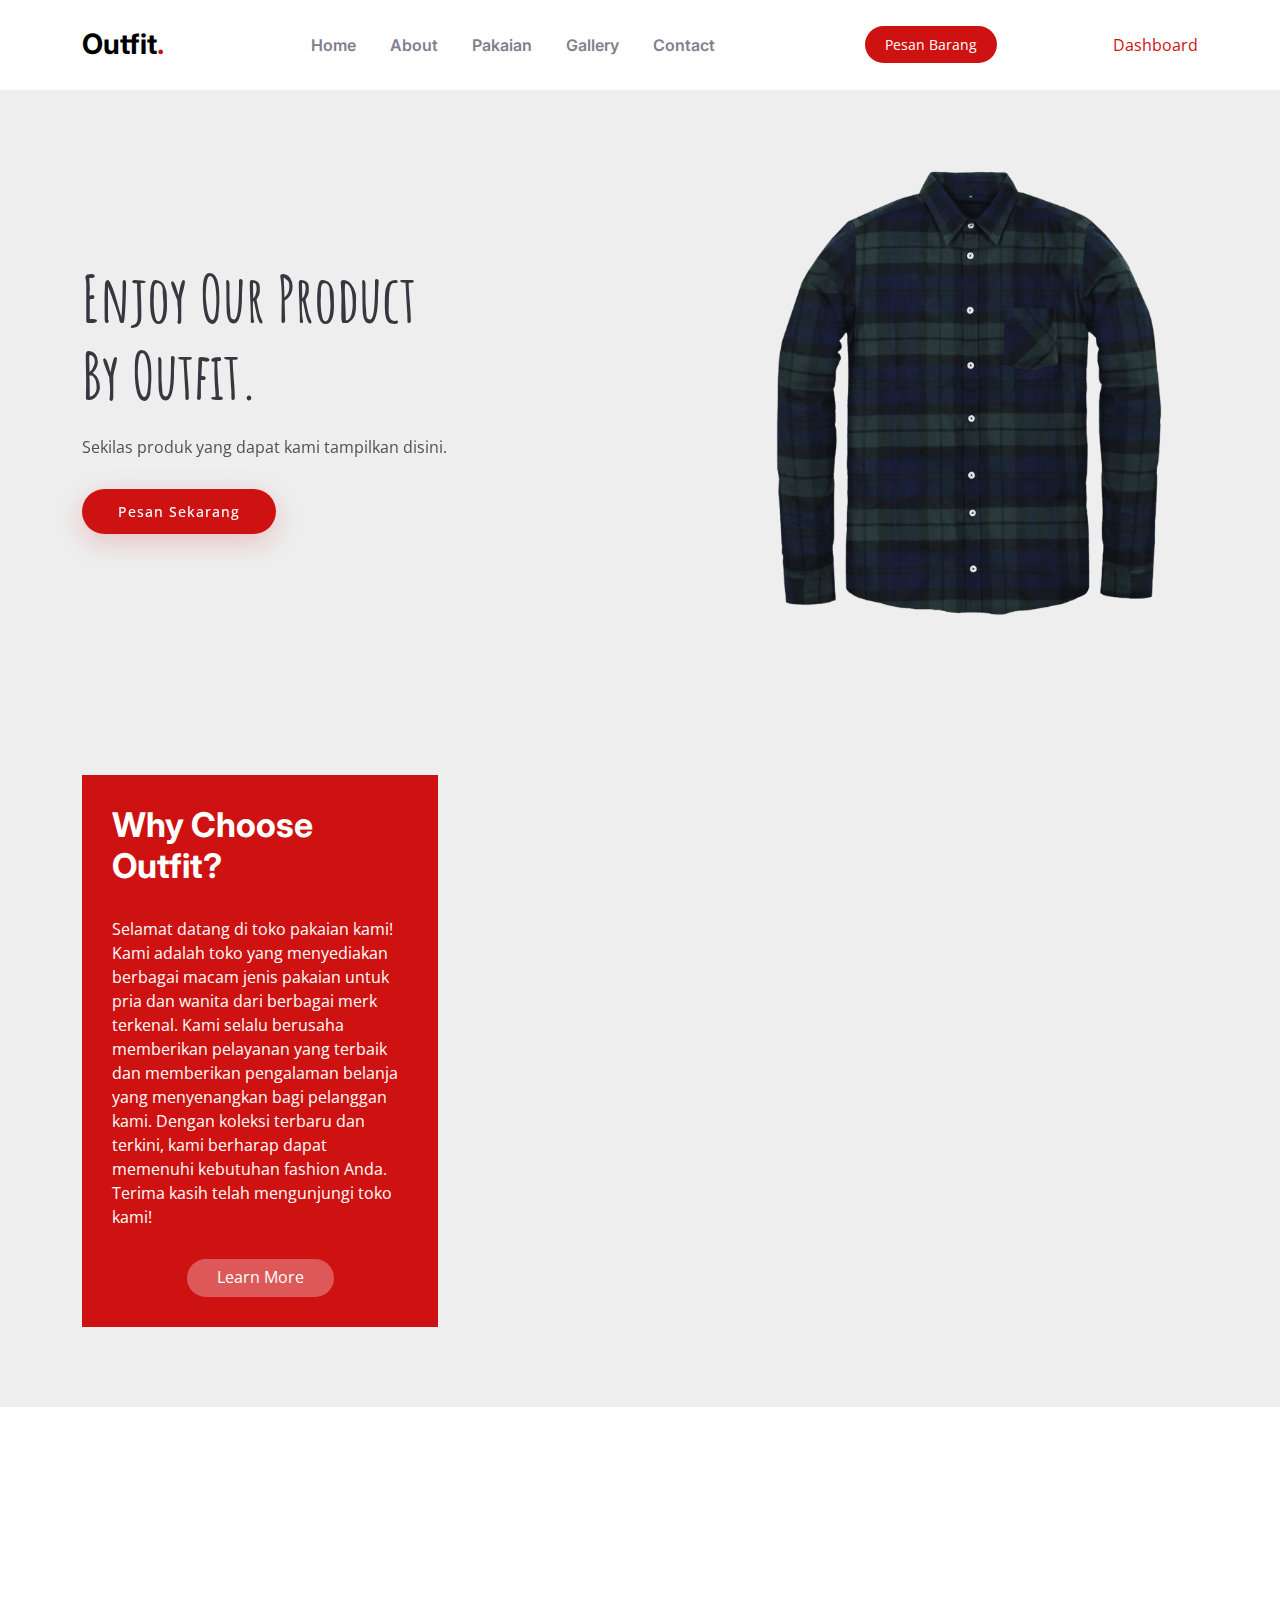
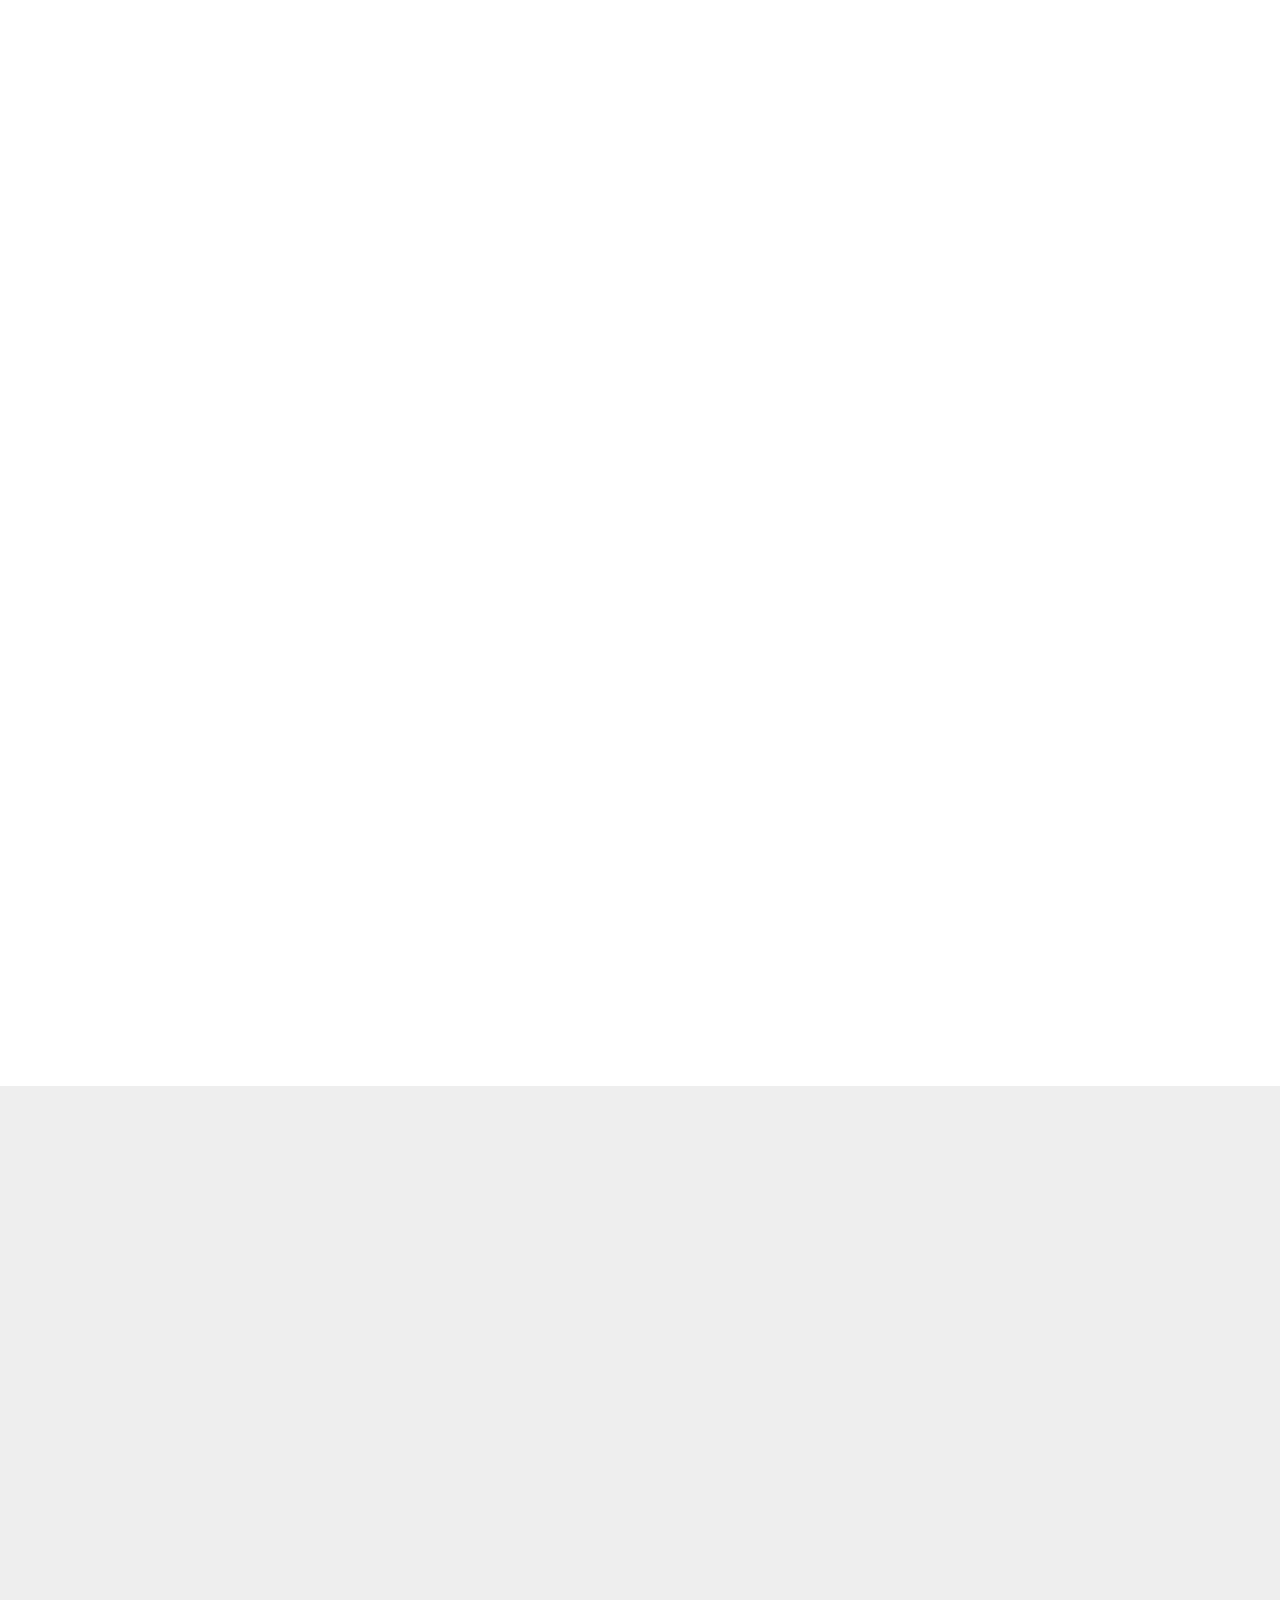
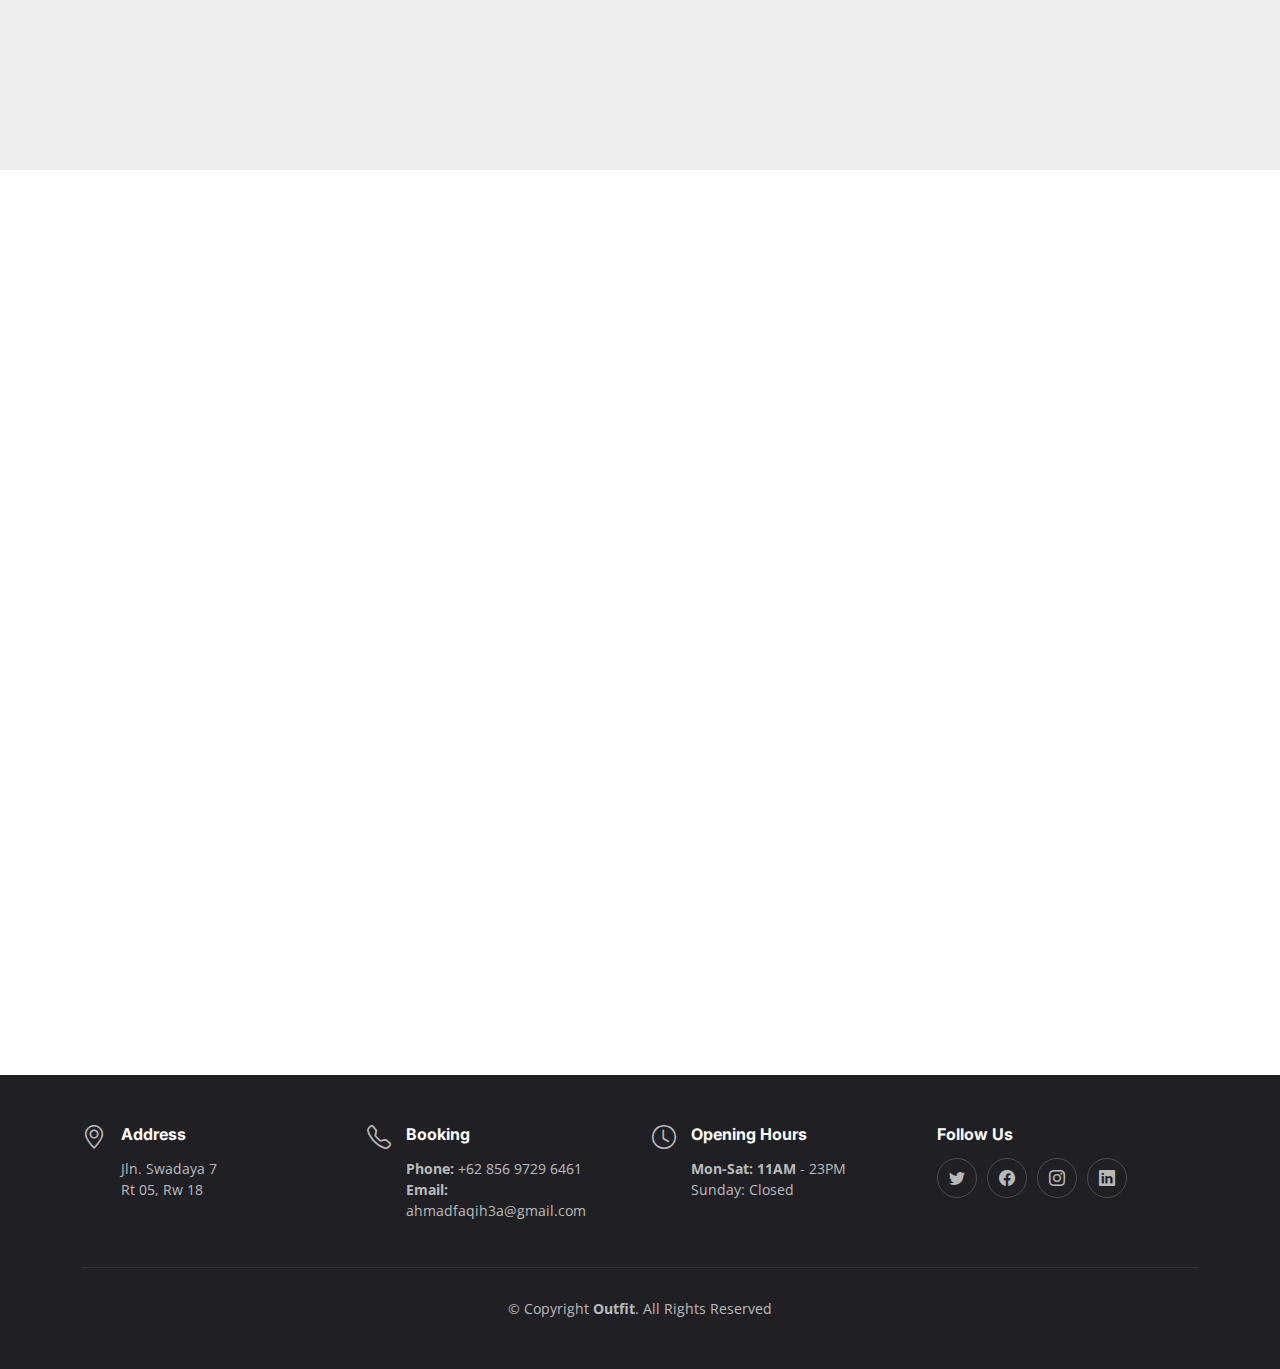
==== index.html @ c9fff7fc "Tyoris" ====
<!DOCTYPE html>
<html lang="en">

<head>
  <meta charset="utf-8">
  <meta content="width=device-width, initial-scale=1.0" name="viewport">

  <title>Outfit.</title>
  <meta content="" name="description">
  <meta content="" name="keywords">

  <!-- Google Fonts -->
  <link rel="preconnect" href="https://fonts.googleapis.com">
  <link rel="preconnect" href="https://fonts.gstatic.com" crossorigin>
  <link href="https://fonts.googleapis.com/css2?family=Open+Sans:ital,wght@0,300;0,400;0,500;0,600;0,700;1,300;1,400;1,600;1,700&family=Amatic+SC:ital,wght@0,300;0,400;0,500;0,600;0,700;1,300;1,400;1,500;1,600;1,700&family=Inter:ital,wght@0,300;0,400;0,500;0,600;0,700;1,300;1,400;1,500;1,600;1,700&display=swap" rel="stylesheet">

  <!-- Vendor CSS Files -->
  <link href="assets/vendor/bootstrap/css/bootstrap.min.css" rel="stylesheet">
  <link href="assets/vendor/bootstrap-icons/bootstrap-icons.css" rel="stylesheet">
  <link href="assets/vendor/aos/aos.css" rel="stylesheet">
  <link href="assets/vendor/glightbox/css/glightbox.min.css" rel="stylesheet">
  <link href="assets/vendor/swiper/swiper-bundle.min.css" rel="stylesheet">

  <!-- Template Main CSS File -->
  <link href="assets/css/main.css" rel="stylesheet">

  <!-- =======================================================
  * Template Name: Yummy
  * Updated: Mar 10 2023 with Bootstrap v5.2.3
  * Template URL: https://bootstrapmade.com/yummy-bootstrap-restaurant-website-template/
  * Author: BootstrapMade.com
  * License: https://bootstrapmade.com/license/
  ======================================================== -->
</head>

<body>

  <!-- ======= Header ======= -->
  <header id="header" class="header fixed-top d-flex align-items-center">
    <div class="container d-flex align-items-center justify-content-between">

      <a href="index.html" class="logo d-flex align-items-center me-auto me-lg-0">
        <!-- Uncomment the line below if you also wish to use an image logo -->
        <!-- <img src="assets/img/logo.png" alt=""> -->
        <h1>Outfit<span>.</span></h1>
      </a>

      <nav id="navbar" class="navbar">
        <ul>
          <li><a href="index.html">Home</a></li>
          <li><a href="#why-us">About</a></li>
          <li><a href="#menu">Pakaian</a></li>
          <li><a href="#gallery">Gallery</a></li>
          <li><a href="#contact">Contact</a></li>
        </ul>
      </nav><!-- .navbar -->

      <a class="btn-book-a-table" href="pesan.php">Pesan Barang</a>
      <a class="btn-light" href="admin.php">Dashboard</a>
      <i class="mobile-nav-toggle mobile-nav-show bi bi-list"></i>
      <i class="mobile-nav-toggle mobile-nav-hide d-none bi bi-x"></i>

    </div>
  </header><!-- End Header -->

  <!-- ======= Hero Section ======= -->
  <section id="hero" class="hero d-flex align-items-center section-bg">
    <div class="container">
      <div class="row justify-content-between gy-5">
        <div class="col-lg-5 order-2 order-lg-1 d-flex flex-column justify-content-center align-items-center align-items-lg-start text-center text-lg-start">
          <h2 data-aos="fade-up">Enjoy Our Product<br>By Outfit.</h2>
          <p data-aos="fade-up" data-aos-delay="100">Sekilas produk yang dapat kami tampilkan disini.</p>
          <div class="d-flex" data-aos="fade-up" data-aos-delay="200">
            <a href="pesan.php" class="btn-book-a-table">Pesan Sekarang</a>
          </div>
        </div>
        <div class="col-lg-5 order-1 order-lg-2 text-center text-lg-start">
          <img src="assets/img/baju/pakaian1.png" class="img-fluid" alt="" data-aos="zoom-out" data-aos-delay="300">
        </div>
      </div>
    </div>
  </section><!-- End Hero Section -->

  <main id="main">

    <!-- ======= Why Us Section ======= -->
    <section id="why-us" class="why-us section-bg">
      <div class="container" data-aos="fade-up">

        <div class="row gy-4">

          <div class="col-lg-4" data-aos="fade-up" data-aos-delay="100">
            <div class="why-box">
              <h3>Why Choose Outfit?</h3>
              <p>
                Selamat datang di toko pakaian kami! Kami adalah toko yang menyediakan berbagai macam jenis pakaian untuk pria dan wanita dari berbagai merk terkenal. Kami selalu berusaha memberikan pelayanan yang terbaik dan memberikan pengalaman belanja yang menyenangkan bagi pelanggan kami. 
                Dengan koleksi terbaru dan terkini, kami berharap dapat memenuhi kebutuhan fashion Anda. Terima kasih telah mengunjungi toko kami!
              </p>
              <div class="text-center">
                <a href="#" class="more-btn">Learn More <i class="bx bx-chevron-right"></i></a>
              </div>
            </div>
          </div><!-- End Why Box -->

          <div class="col-lg-8 d-flex align-items-center">
            <div class="row gy-4">

              <div class="col-xl-4" data-aos="fade-up" data-aos-delay="200">
                <div class="icon-box d-flex flex-column justify-content-center align-items-center">
                  <i class="bi bi-clipboard-data"></i>
                  <h4>Koleksi pakaian yang beragam</h4>
                  <p>Kami menyediakan berbagai macam pakaian dari berbagai merk terkenal. Anda dapat menemukan pakaian untuk berbagai kesempatan, mulai dari pakaian kasual hingga formal.</p>
                </div>
              </div><!-- End Icon Box -->

              <div class="col-xl-4" data-aos="fade-up" data-aos-delay="300">
                <div class="icon-box d-flex flex-column justify-content-center align-items-center">
                  <i class="bi bi-gem"></i>
                  <h4>Kualitas produk yang terjamin</h4>
                  <p>Kami hanya menjual produk berkualitas tinggi dari merk terpercaya sehingga Anda tidak perlu khawatir tentang kualitas produk yang kami jual.</p>
                </div>
              </div><!-- End Icon Box -->

              <div class="col-xl-4" data-aos="fade-up" data-aos-delay="400">
                <div class="icon-box d-flex flex-column justify-content-center align-items-center">
                  <i class="bi bi-inboxes"></i>
                  <h4>Kemudahan dan kenyamanan</h4>
                  <p>Anda dapat berbelanja kapan saja dan di mana saja tanpa harus meninggalkan rumah Anda. Dengan adanya toko online kami, Anda tidak perlu menghabiskan waktu untuk pergi ke toko fisik, sehingga menghemat waktu dan tenaga.</p>
                </div>
              </div><!-- End Icon Box -->

            </div>
          </div>

        </div>

      </div>
    </section><!-- End Why Us Section -->


        </div>

      </div>
    </section><!-- End Stats Counter Section -->

    <!-- ======= Menu Section ======= -->
    <section id="menu" class="menu">
      <div class="container" data-aos="fade-up">

        <div class="section-header">
          <h2>Our Cloth</h2>
          <p>Check Our <span>Great Product</span></p>
        </div>

        <ul class="nav nav-tabs d-flex justify-content-center" data-aos="fade-up" data-aos-delay="200">

          <li class="nav-item">
            <a class="nav-link active show" data-bs-toggle="tab" data-bs-target="#menu-starters">
              <h4>Pakaian Pria</h4>
            </a>
          </li><!-- End tab nav item -->

          <li class="nav-item">
            <a class="nav-link" data-bs-toggle="tab" data-bs-target="#menu-breakfast">
              <h4>Pakaian Wanita</h4>
            </a><!-- End tab nav item -->

        </ul>

        <div class="tab-content" data-aos="fade-up" data-aos-delay="300">

          <div class="tab-pane fade active show" id="menu-starters">

            <div class="tab-header text-center">
              <p>Pakaian</p>
              <h3>Pakaian Pria</h3>
            </div>

            <div class="row gy-5">

              <div class="col-lg-4 menu-item">
                <a href="assets/img/baju/pakaian1.png" class="glightbox"><img src="assets/img/baju/pakaian1.png" class="menu-img img-fluid" alt=""></a>
                <h4>Kemeja Flannel</h4>
                <p class="price">
                  Rp.200.000,-
                </p>
              </div><!-- Menu Item -->

              <div class="col-lg-4 menu-item">
                <a href="assets/img/baju/pakaian2.png" class="glightbox"><img src="assets/img/baju/pakaian2.png" class="menu-img img-fluid" alt=""></a>
                <h4>Kaos Pria Abu</h4>
                <p class="price">
                  Rp.50.000,-
                </p>
              </div><!-- Menu Item -->

              <div class="col-lg-4 menu-item">
                <a href="assets/img/baju/pakaian3.png" class="glightbox"><img src="assets/img/baju/pakaian3.png" class="menu-img img-fluid" alt=""></a>
                <h4>Kaos Pria Putih</h4>
                <p class="price">
                  RP.50.000,-
                </p>
              </div><!-- Menu Item -->

              <div class="col-lg-4 menu-item">
                <a href="assets/img/baju/pakaian5.png" class="glightbox"><img src="assets/img/baju/pakaian5.png" class="menu-img img-fluid" alt=""></a>
                <h4>Hoodie</h4>
                <p class="price">
                  Rp.300.000,-
                </p>
              </div><!-- Menu Item -->

              <div class="col-lg-4 menu-item">
                <a href="assets/img/baju/pakaian6.png" class="glightbox"><img src="assets/img/baju/pakaian6.png" class="menu-img img-fluid" alt=""></a>
                <h4>Kemeja</h4>
                <p class="price">
                  Rp.250.000,-
                </p>
              </div><!-- Menu Item -->

              <div class="col-lg-4 menu-item">
                <a href="assets/img/baju/pakaian4.png" class="glightbox"><img src="assets/img/baju/pakaian4.png" class="menu-img img-fluid" alt=""></a>
                <h4>Topi</h4>
                <p class="price">
                  Rp.60.000,-
                </p>
              </div><!-- Menu Item -->

            </div>
          </div><!-- End Starter Menu Content -->

          <div class="tab-pane fade" id="menu-breakfast">

            <div class="tab-header text-center">
              <p>Pakaian</p>
              <h3>Pakaian Wanita</h3>
            </div>

            <div class="row gy-5">

              <div class="col-lg-4 menu-item">
                <a href="assets/img/baju/pakaian11.png" class="glightbox"><img src="assets/img/baju/pakaian11.png" class="menu-img img-fluid" alt=""></a>
                <h4>Kaos Wanita</h4>
                <p class="price">
                  Rp.60.000,-
                </p>
              </div><!-- Menu Item -->

              <div class="col-lg-4 menu-item">
                <a href="assets/img/baju/pakaian12.png" class="glightbox"><img src="assets/img/baju/pakaian12.png" class="menu-img img-fluid" alt=""></a>
                <h4>gaun</h4>
                <p class="price">
                  Rp.400.000,-
                </p>
              </div><!-- Menu Item -->

              <div class="col-lg-4 menu-item">
                <a href="assets/img/baju/pakaian13.png" class="glightbox"><img src="assets/img/baju/pakaian13.png" class="menu-img img-fluid" alt=""></a>
                <h4>Sweater</h4>
                <p class="price">
                  Rp.300.000,-
                </p>
              </div><!-- Menu Item -->

              <div class="col-lg-4 menu-item">
                <a href="assets/img/baju/pakaian14.png" class="glightbox"><img src="assets/img/baju/pakaian14.png" class="menu-img img-fluid" alt=""></a>
                <h4>Hoodie</h4>
                <p class="price">
                  Rp.350.000,-
                </p>
              </div><!-- Menu Item -->

              <div class="col-lg-4 menu-item">
                <a href="assets/img/baju/pakaian15.png" class="glightbox"><img src="assets/img/baju/pakaian15.png" class="menu-img img-fluid" alt=""></a>
                <h4>Baju</h4>
                <p class="price">
                  200.000,-
                </p>
              </div><!-- Menu Item -->

              <div class="col-lg-4 menu-item">
                <a href="assets/img/baju/pakaian16.png" class="glightbox"><img src="assets/img/baju/pakaian16.png" class="menu-img img-fluid" alt=""></a>
                <h4>Jaket</h4>
                <p class="price">
                  Rp.500.000,-
                </p>
              </div><!-- Menu Item -->

            </div>
          </div><!-- End Breakfast Menu Content -->

            </div>
          </div><!-- End Dinner Menu Content -->

        </div>

      </div>
    </section><!-- End Menu Section -->

    <!-- ======= Gallery Section ======= -->
    <section id="gallery" class="gallery section-bg">
      <div class="container" data-aos="fade-up">

        <div class="section-header">
          <h2>gallery</h2>
          <p>Check <span>Our Gallery</span></p>
        </div>

        <div class="gallery-slider swiper">
          <div class="swiper-wrapper align-items-center">
            <div class="swiper-slide"><a class="glightbox" data-gallery="images-gallery" href="assets/img/baju/pakaian1.png"><img src="assets/img/baju/pakaian1.png" class="img-fluid" alt=""></a></div>
            <div class="swiper-slide"><a class="glightbox" data-gallery="images-gallery" href="assets/img/baju/pakaian11.png"><img src="assets/img/baju/pakaian11.png" class="img-fluid" alt=""></a></div>
            <div class="swiper-slide"><a class="glightbox" data-gallery="images-gallery" href="assets/img/baju/pakaian12.png"><img src="assets/img/baju/pakaian12.png" class="img-fluid" alt=""></a></div>
            <div class="swiper-slide"><a class="glightbox" data-gallery="images-gallery" href="assets/img/baju/pakaian3.png"><img src="assets/img/baju/pakaian3.png" class="img-fluid" alt=""></a></div>
            <div class="swiper-slide"><a class="glightbox" data-gallery="images-gallery" href="assets/img/baju/pakaian5.png"><img src="assets/img/baju/pakaian5.png" class="img-fluid" alt=""></a></div>
            <div class="swiper-slide"><a class="glightbox" data-gallery="images-gallery" href="assets/img/baju/pakaian13.png"><img src="assets/img/baju/pakaian13.png" class="img-fluid" alt=""></a></div>
            <div class="swiper-slide"><a class="glightbox" data-gallery="images-gallery" href="assets/img/baju/pakaian6.png"><img src="assets/img/baju/pakaian6.png" class="img-fluid" alt=""></a></div>
            <div class="swiper-slide"><a class="glightbox" data-gallery="images-gallery" href="assets/img/baju/pakaian15.png"><img src="assets/img/baju/pakaian15.png" class="img-fluid" alt=""></a></div>
          </div>
          <div class="swiper-pagination"></div>
        </div>

      </div>
    </section><!-- End Gallery Section -->

    <!-- ======= Contact Section ======= -->
    <section id="contact" class="contact">
      <div class="container" data-aos="fade-up">

        <div class="section-header">
          <h2>Contact</h2>
          <p>Need Help? <span>Contact Us</span></p>
        </div>

        <div class="mb-3">
          <iframe style="border:0; width: 100%; height: 350px;" src="https://www.google.com/maps/embed?pb=!1m10!1m8!1m3!1d7929.859480450824!2d106.8106518!3d-6.4030538!3m2!1i1024!2i768!4f13.1!5e0!3m2!1sid!2sid!4v1681472697608!5m2!1sid!2sid" frameborder="0" allowfullscreen></iframe>
        </div><!-- End Google Maps -->

        <div class="row gy-4">

          <div class="col-md-6">
            <div class="info-item  d-flex align-items-center">
              <i class="icon bi bi-map flex-shrink-0"></i>
              <div>
                <h3>Our Address</h3>
                <p>Jln. Swadaya 7, Rt 05, Rw 18</p>
              </div>
            </div>
          </div><!-- End Info Item -->

          <div class="col-md-6">
            <div class="info-item d-flex align-items-center">
              <i class="icon bi bi-envelope flex-shrink-0"></i>
              <div>
                <h3>Email Us</h3>
                <p>ahmadfaqih3a@gmail.com</p>
              </div>
            </div>
          </div><!-- End Info Item -->

          <div class="col-md-6">
            <div class="info-item  d-flex align-items-center">
              <i class="icon bi bi-telephone flex-shrink-0"></i>
              <div>
                <h3>Call Us</h3>
                <p>+62 856 9729 6461</p>
              </div>
            </div>
          </div><!-- End Info Item -->

          <div class="col-md-6">
            <div class="info-item  d-flex align-items-center">
              <i class="icon bi bi-share flex-shrink-0"></i>
              <div>
                <h3>Opening Hours</h3>
                <div><strong>Mon-Sat:</strong> 11AM - 23PM;
                  <strong>Sunday:</strong> Closed
                </div>
              </div>
            </div>
          </div><!-- End Info Item -->

        </div>

      </div>
    </section><!-- End Contact Section -->

  </main><!-- End #main -->

  <!-- ======= Footer ======= -->
  <footer id="footer" class="footer">

    <div class="container">
      <div class="row gy-3">
        <div class="col-lg-3 col-md-6 d-flex">
          <i class="bi bi-geo-alt icon"></i>
          <div>
            <h4>Address</h4>
            <p>
              Jln. Swadaya 7<br>
              Rt 05, Rw 18<br>
            </p>
          </div>

        </div>

        <div class="col-lg-3 col-md-6 footer-links d-flex">
          <i class="bi bi-telephone icon"></i>
          <div>
            <h4>Booking</h4>
            <p>
              <strong>Phone:</strong> +62 856 9729 6461<br>
              <strong>Email:</strong> ahmadfaqih3a@gmail.com<br>
            </p>
          </div>
        </div>

        <div class="col-lg-3 col-md-6 footer-links d-flex">
          <i class="bi bi-clock icon"></i>
          <div>
            <h4>Opening Hours</h4>
            <p>
              <strong>Mon-Sat: 11AM</strong> - 23PM<br>
              Sunday: Closed
            </p>
          </div>
        </div>

        <div class="col-lg-3 col-md-6 footer-links">
          <h4>Follow Us</h4>
          <div class="social-links d-flex">
            <a href="#" class="twitter"><i class="bi bi-twitter"></i></a>
            <a href="#" class="facebook"><i class="bi bi-facebook"></i></a>
            <a href="#" class="instagram"><i class="bi bi-instagram"></i></a>
            <a href="#" class="linkedin"><i class="bi bi-linkedin"></i></a>
          </div>
        </div>

      </div>
    </div>

    <div class="container">
      <div class="copyright">
        &copy; Copyright <strong><span>Outfit</span></strong>. All Rights Reserved
      </div>
      </div>
    </div>

  </footer><!-- End Footer -->
  <!-- End Footer -->

  <a href="#" class="scroll-top d-flex align-items-center justify-content-center"><i class="bi bi-arrow-up-short"></i></a>

  <div id="preloader"></div>

  <!-- Vendor JS Files -->
  <script src="assets/vendor/bootstrap/js/bootstrap.bundle.min.js"></script>
  <script src="assets/vendor/aos/aos.js"></script>
  <script src="assets/vendor/glightbox/js/glightbox.min.js"></script>
  <script src="assets/vendor/purecounter/purecounter_vanilla.js"></script>
  <script src="assets/vendor/swiper/swiper-bundle.min.js"></script>
  <script src="assets/vendor/php-email-form/validate.js"></script>

  <!-- Template Main JS File -->
  <script src="assets/js/main.js"></script>

</body>

</html>
---- assets/css/main.css ----
/**
* Template Name: Yummy
* Updated: Mar 10 2023 with Bootstrap v5.2.3
* Template URL: https://bootstrapmade.com/yummy-bootstrap-restaurant-website-template/
* Author: BootstrapMade.com
* License: https://bootstrapmade.com/license/
*/

/*--------------------------------------------------------------
# Set main reusable colors and fonts using CSS variables
# Learn more about CSS variables at https://developer.mozilla.org/en-US/docs/Web/CSS/Using_CSS_custom_properties
--------------------------------------------------------------*/
/* Fonts */
:root {
  --font-default: "Open Sans", system-ui, -apple-system, "Segoe UI", Roboto, "Helvetica Neue", Arial, "Noto Sans", "Liberation Sans", sans-serif, "Apple Color Emoji", "Segoe UI Emoji", "Segoe UI Symbol", "Noto Color Emoji";
  --font-primary: "Amatic SC", sans-serif;
  --font-secondary: "Inter", sans-serif;
}

/* Colors */
:root {
  --color-default: #212529;
  --color-primary: #ce1212;
  --color-secondary: #37373f;
}

/* Smooth scroll behavior */
:root {
  scroll-behavior: smooth;
}

/*--------------------------------------------------------------
# General
--------------------------------------------------------------*/
body {
  font-family: var(--font-default);
  color: var(--color-default);
}

a {
  color: var(--color-primary);
  text-decoration: none;
}

a:hover {
  color: #ec2727;
  text-decoration: none;
}

h1,
h2,
h3,
h4,
h5,
h6 {
  font-family: var(--font-secondary);
}

/*--------------------------------------------------------------
# Sections & Section Header
--------------------------------------------------------------*/
section {
  overflow: hidden;
  padding: 80px 0;
}

.section-bg {
  background-color: #eee;
}

.section-header {
  text-align: center;
  padding-bottom: 30px;
}

.section-header h2 {
  font-size: 13px;
  letter-spacing: 1px;
  font-weight: 400;
  margin: 0;
  padding: 0;
  color: #7f7f90;
  text-transform: uppercase;
  font-family: var(--font-default);
}

.section-header p {
  margin: 0;
  font-size: 48px;
  font-weight: 400;
  font-family: var(--font-primary);
}

.section-header p span {
  color: var(--color-primary);
}

/*--------------------------------------------------------------
# Breadcrumbs
--------------------------------------------------------------*/
.breadcrumbs {
  padding: 15px 0;
  background: rgba(55, 55, 63, 0.05);
  margin-top: 90px;
}

@media (max-width: 575px) {
  .breadcrumbs {
    margin-top: 70px;
  }
}

.breadcrumbs h2 {
  font-size: 24px;
  font-weight: 400;
  margin: 0;
}

.breadcrumbs ol {
  display: flex;
  flex-wrap: wrap;
  list-style: none;
  padding: 0;
  margin: 0;
  font-size: 14px;
}

.breadcrumbs ol li+li {
  padding-left: 10px;
}

.breadcrumbs ol li+li::before {
  display: inline-block;
  padding-right: 10px;
  color: #676775;
  content: "/";
}

@media (max-width: 992px) {
  .breadcrumbs .d-flex {
    display: block !important;
  }

  .breadcrumbs h2 {
    margin-bottom: 10px;
  }

  .breadcrumbs ol {
    display: block;
  }

  .breadcrumbs ol li {
    display: inline-block;
  }
}

/*--------------------------------------------------------------
# Scroll top button
--------------------------------------------------------------*/
.scroll-top {
  position: fixed;
  visibility: hidden;
  opacity: 0;
  right: 15px;
  bottom: 15px;
  z-index: 99999;
  background: var(--color-primary);
  width: 44px;
  height: 44px;
  border-radius: 50px;
  transition: all 0.4s;
}

.scroll-top i {
  font-size: 24px;
  color: #fff;
  line-height: 0;
}

.scroll-top:hover {
  background: #ec2727;
  color: #fff;
}

.scroll-top.active {
  visibility: visible;
  opacity: 1;
}

/*--------------------------------------------------------------
# Preloader
--------------------------------------------------------------*/
#preloader {
  position: fixed;
  inset: 0;
  z-index: 9999;
  overflow: hidden;
  background: #fff;
  transition: all 0.6s ease-out;
  width: 100%;
  height: 100vh;
}

#preloader:before,
#preloader:after {
  content: "";
  position: absolute;
  border: 4px solid var(--color-primary);
  border-radius: 50%;
  animation: animate-preloader 2s cubic-bezier(0, 0.2, 0.8, 1) infinite;
}

#preloader:after {
  animation-delay: -0.5s;
}

@keyframes animate-preloader {
  0% {
    width: 10px;
    height: 10px;
    top: calc(50% - 5px);
    left: calc(50% - 5px);
    opacity: 1;
  }

  100% {
    width: 72px;
    height: 72px;
    top: calc(50% - 36px);
    left: calc(50% - 36px);
    opacity: 0;
  }
}

/*--------------------------------------------------------------
# Disable aos animation delay on mobile devices
--------------------------------------------------------------*/
@media screen and (max-width: 768px) {
  [data-aos-delay] {
    transition-delay: 0 !important;
  }
}

/*--------------------------------------------------------------
# Header
--------------------------------------------------------------*/
.header {
  background: #fff;
  transition: all 0.5s;
  z-index: 997;
  height: 90px;
  border-bottom: 1px solid #fff;
}

@media (max-width: 575px) {
  .header {
    height: 70px;
  }
}

.header.sticked {
  border-color: #fff;
  border-color: #eee;
}

.header .logo img {
  max-height: 40px;
  margin-right: 6px;
}

.header .logo h1 {
  font-size: 28px;
  font-weight: 700;
  color: #000;
  margin: 0;
  font-family: var(--font-secondary);
}

.header .logo h1 span {
  color: var(--color-primary);
}

.header .btn-book-a-table,
.header .btn-book-a-table:focus {
  font-size: 14px;
  color: #fff;
  background: var(--color-primary);
  padding: 8px 20px;
  margin-left: 30px;
  border-radius: 50px;
  transition: 0.3s;
}

.header .btn-book-a-table:hover,
.header .btn-book-a-table:focus:hover {
  color: #fff;
  background: rgba(206, 18, 18, 0.8);
}

section {
  scroll-margin-top: 90px;
}

/*--------------------------------------------------------------
# Desktop Navigation
--------------------------------------------------------------*/
@media (min-width: 1280px) {
  .navbar {
    padding: 0;
  }

  .navbar ul {
    margin: 0;
    padding: 0;
    display: flex;
    list-style: none;
    align-items: center;
  }

  .navbar li {
    position: relative;
  }

  .navbar>ul>li {
    white-space: nowrap;
    padding: 10px 0 10px 28px;
  }

  .navbar a,
  .navbar a:focus {
    display: flex;
    align-items: center;
    justify-content: space-between;
    padding: 0 3px;
    font-family: var(--font-secondary);
    font-size: 16px;
    font-weight: 600;
    color: #7f7f90;
    white-space: nowrap;
    transition: 0.3s;
    position: relative;
  }

  .navbar a i,
  .navbar a:focus i {
    font-size: 12px;
    line-height: 0;
    margin-left: 5px;
  }

  .navbar>ul>li>a:before {
    content: "";
    position: absolute;
    width: 100%;
    height: 2px;
    bottom: -6px;
    left: 0;
    background-color: var(--color-primary);
    visibility: hidden;
    width: 0px;
    transition: all 0.3s ease-in-out 0s;
  }

  .navbar a:hover:before,
  .navbar li:hover>a:before,
  .navbar .active:before {
    visibility: visible;
    width: 100%;
  }

  .navbar a:hover,
  .navbar .active,
  .navbar .active:focus,
  .navbar li:hover>a {
    color: #000;
  }

  .navbar .dropdown ul {
    display: block;
    position: absolute;
    left: 28px;
    top: calc(100% + 30px);
    margin: 0;
    padding: 10px 0;
    z-index: 99;
    opacity: 0;
    visibility: hidden;
    background: #fff;
    box-shadow: 0px 0px 30px rgba(127, 137, 161, 0.25);
    transition: 0.3s;
    border-radius: 4px;
  }

  .navbar .dropdown ul li {
    min-width: 200px;
  }

  .navbar .dropdown ul a {
    padding: 10px 20px;
    font-size: 15px;
    text-transform: none;
    font-weight: 600;
  }

  .navbar .dropdown ul a i {
    font-size: 12px;
  }

  .navbar .dropdown ul a:hover,
  .navbar .dropdown ul .active:hover,
  .navbar .dropdown ul li:hover>a {
    color: var(--color-primary);
  }

  .navbar .dropdown:hover>ul {
    opacity: 1;
    top: 100%;
    visibility: visible;
  }

  .navbar .dropdown .dropdown ul {
    top: 0;
    left: calc(100% - 30px);
    visibility: hidden;
  }

  .navbar .dropdown .dropdown:hover>ul {
    opacity: 1;
    top: 0;
    left: 100%;
    visibility: visible;
  }
}

@media (min-width: 1280px) and (max-width: 1366px) {
  .navbar .dropdown .dropdown ul {
    left: -90%;
  }

  .navbar .dropdown .dropdown:hover>ul {
    left: -100%;
  }
}

@media (min-width: 1280px) {

  .mobile-nav-show,
  .mobile-nav-hide {
    display: none;
  }
}

/*--------------------------------------------------------------
# Mobile Navigation
--------------------------------------------------------------*/
@media (max-width: 1279px) {
  .navbar {
    position: fixed;
    top: 0;
    right: -100%;
    width: 100%;
    max-width: 400px;
    border-left: 1px solid #666;
    bottom: 0;
    transition: 0.3s;
    z-index: 9997;
  }

  .navbar ul {
    position: absolute;
    inset: 0;
    padding: 50px 0 10px 0;
    margin: 0;
    background: rgba(255, 255, 255, 0.9);
    overflow-y: auto;
    transition: 0.3s;
    z-index: 9998;
  }

  .navbar a,
  .navbar a:focus {
    display: flex;
    align-items: center;
    justify-content: space-between;
    padding: 10px 20px;
    font-family: var(--font-secondary);
    border-bottom: 2px solid rgba(255, 255, 255, 0.8);
    font-size: 16px;
    font-weight: 600;
    color: #7f7f90;
    white-space: nowrap;
    transition: 0.3s;
  }

  .navbar a i,
  .navbar a:focus i {
    font-size: 12px;
    line-height: 0;
    margin-left: 5px;
  }

  .navbar a:hover,
  .navbar li:hover>a {
    color: #000;
  }

  .navbar .active,
  .navbar .active:focus {
    color: #000;
    border-color: var(--color-primary);
  }

  .navbar .dropdown ul,
  .navbar .dropdown .dropdown ul {
    position: static;
    display: none;
    padding: 10px 0;
    margin: 10px 20px;
    transition: all 0.5s ease-in-out;
    border: 1px solid #eee;
  }

  .navbar .dropdown>.dropdown-active,
  .navbar .dropdown .dropdown>.dropdown-active {
    display: block;
  }

  .mobile-nav-show {
    color: var(--color-secondary);
    font-size: 28px;
    cursor: pointer;
    line-height: 0;
    transition: 0.5s;
    z-index: 9999;
    margin: 0 10px 0 20px;
  }

  .mobile-nav-hide {
    color: var(--color-secondary);
    font-size: 32px;
    cursor: pointer;
    line-height: 0;
    transition: 0.5s;
    position: fixed;
    right: 20px;
    top: 20px;
    z-index: 9999;
  }

  .mobile-nav-active {
    overflow: hidden;
  }

  .mobile-nav-active .navbar {
    right: 0;
  }

  .mobile-nav-active .navbar:before {
    content: "";
    position: fixed;
    inset: 0;
    background: rgba(255, 255, 255, 0.8);
    z-index: 9996;
  }
}

/*--------------------------------------------------------------
# About Section
--------------------------------------------------------------*/
.about .about-img {
  min-height: 500px;
}

.about h3 {
  font-weight: 700;
  font-size: 36px;
  margin-bottom: 30px;
  font-family: var(--font-secondary);
}

.about .call-us {
  left: 10%;
  right: 10%;
  bottom: 10%;
  background-color: #fff;
  box-shadow: 0px 2px 25px rgba(0, 0, 0, 0.08);
  padding: 20px;
  text-align: center;
}

.about .call-us h4 {
  font-size: 24px;
  font-weight: 700;
  margin-bottom: 5px;
  font-family: var(--font-default);
}

.about .call-us p {
  font-size: 28px;
  font-weight: 700;
  color: var(--color-primary);
}

.about .content ul {
  list-style: none;
  padding: 0;
}

.about .content ul li {
  padding: 0 0 8px 26px;
  position: relative;
}

.about .content ul i {
  position: absolute;
  font-size: 20px;
  left: 0;
  top: -3px;
  color: var(--color-primary);
}

.about .content p:last-child {
  margin-bottom: 0;
}

.about .play-btn {
  width: 94px;
  height: 94px;
  background: radial-gradient(var(--color-primary) 50%, rgba(206, 18, 18, 0.4) 52%);
  border-radius: 50%;
  display: block;
  position: absolute;
  left: calc(50% - 47px);
  top: calc(50% - 47px);
  overflow: hidden;
}

.about .play-btn:before {
  content: "";
  position: absolute;
  width: 120px;
  height: 120px;
  animation-delay: 0s;
  animation: pulsate-btn 2s;
  animation-direction: forwards;
  animation-iteration-count: infinite;
  animation-timing-function: steps;
  opacity: 1;
  border-radius: 50%;
  border: 5px solid rgba(206, 18, 18, 0.7);
  top: -15%;
  left: -15%;
  background: rgba(198, 16, 0, 0);
}

.about .play-btn:after {
  content: "";
  position: absolute;
  left: 50%;
  top: 50%;
  transform: translateX(-40%) translateY(-50%);
  width: 0;
  height: 0;
  border-top: 10px solid transparent;
  border-bottom: 10px solid transparent;
  border-left: 15px solid #fff;
  z-index: 100;
  transition: all 400ms cubic-bezier(0.55, 0.055, 0.675, 0.19);
}

.about .play-btn:hover:before {
  content: "";
  position: absolute;
  left: 50%;
  top: 50%;
  transform: translateX(-40%) translateY(-50%);
  width: 0;
  height: 0;
  border: none;
  border-top: 10px solid transparent;
  border-bottom: 10px solid transparent;
  border-left: 15px solid #fff;
  z-index: 200;
  animation: none;
  border-radius: 0;
}

.about .play-btn:hover:after {
  border-left: 15px solid var(--color-primary);
  transform: scale(20);
}

@keyframes pulsate-btn {
  0% {
    transform: scale(0.6, 0.6);
    opacity: 1;
  }

  100% {
    transform: scale(1, 1);
    opacity: 0;
  }
}

/*--------------------------------------------------------------
# Why Us Section
--------------------------------------------------------------*/
.why-us .why-box {
  padding: 30px;
  background: var(--color-primary);
  color: #fff;
}

.why-us .why-box h3 {
  font-weight: 700;
  font-size: 34px;
  margin-bottom: 30px;
}

.why-us .why-box p {
  margin-bottom: 30px;
}

.why-us .why-box .more-btn {
  display: inline-block;
  background: rgba(255, 255, 255, 0.3);
  padding: 6px 30px 8px 30px;
  color: #fff;
  border-radius: 50px;
  transition: all ease-in-out 0.4s;
}

.why-us .why-box .more-btn i {
  font-size: 14px;
}

.why-us .why-box .more-btn:hover {
  color: var(--color-primary);
  background: #fff;
}

.why-us .icon-box {
  text-align: center;
  background: #fff;
  padding: 40px 30px;
  width: 100%;
  height: 100%;
  border: 1px solid rgba(55, 55, 63, 0.1);
  transition: 0.3s;
}

.why-us .icon-box i {
  color: var(--color-primary);
  margin-bottom: 30px;
  font-size: 32px;
  margin-bottom: 30px;
  background: rgba(206, 18, 18, 0.1);
  border-radius: 50px;
  display: flex;
  align-items: center;
  justify-content: center;
  width: 64px;
  height: 64px;
}

.why-us .icon-box h4 {
  font-size: 20px;
  font-weight: 400;
  margin: 0 0 30px 0;
  font-family: var(--font-secondary);
}

.why-us .icon-box p {
  font-size: 15px;
  color: #6c757d;
}

@media (min-width: 1200px) {
  .why-us .icon-box:hover {
    transform: scale(1.1);
  }
}

/*--------------------------------------------------------------
# Stats Counter Section
--------------------------------------------------------------*/
.stats-counter {
  background: linear-gradient(rgba(0, 0, 0, 0.5), rgba(0, 0, 0, 0.5)), url("../img/stats-bg.jpg") center center;
  background-size: cover;
  padding: 100px 0;
}

@media (min-width: 1365px) {
  .stats-counter {
    background-attachment: fixed;
  }
}

.stats-counter .stats-item {
  padding: 30px;
  width: 100%;
}

.stats-counter .stats-item span {
  font-size: 48px;
  display: block;
  color: #fff;
  font-weight: 700;
}

.stats-counter .stats-item p {
  padding: 0;
  margin: 0;
  font-family: var(--font-secondary);
  font-size: 16px;
  font-weight: 700;
  color: rgba(255, 255, 255, 0.6);
}

/*--------------------------------------------------------------
# Menu Section
--------------------------------------------------------------*/
.menu .nav-tabs {
  border: 0;
}

.menu .nav-link {
  margin: 0 10px;
  padding: 10px 5px;
  transition: 0.3s;
  color: var(--color-secondary);
  border-radius: 0;
  cursor: pointer;
  height: 100%;
  border: 0;
  border-bottom: 2px solid #b6b6bf;
}

@media (max-width: 575px) {
  .menu .nav-link {
    margin: 0 10px;
    padding: 10px 0;
  }
}

.menu .nav-link i {
  padding-right: 15px;
  font-size: 48px;
}

.menu .nav-link h4 {
  font-size: 18px;
  font-weight: 400;
  margin: 0;
  font-family: var(--font-secondary);
}

@media (max-width: 575px) {
  .menu .nav-link h4 {
    font-size: 16px;
  }
}

.menu .nav-link:hover {
  color: var(--color-primary);
}

.menu .nav-link.active {
  color: var(--color-primary);
  border-color: var(--color-primary);
}

.menu .tab-content .tab-header {
  padding: 30px 0;
}

.menu .tab-content .tab-header p {
  font-size: 14px;
  text-transform: uppercase;
  color: #676775;
  margin-bottom: 0;
}

.menu .tab-content .tab-header h3 {
  font-size: 36px;
  font-weight: 600;
  color: var(--color-primary);
}

.menu .tab-content .menu-item {
  -moz-text-align-last: center;
  text-align-last: center;
}

.menu .tab-content .menu-item .menu-img {
  padding: 0 60px;
  margin-bottom: 15px;
}

.menu .tab-content .menu-item h4 {
  font-size: 22px;
  font-weight: 500;
  color: var(--color-secondary);
  font-family: var(--font-secondary);
  font-weight: 30px;
  margin-bottom: 5px;
}

.menu .tab-content .menu-item .ingredients {
  font-family: var(--font-secondary);
  color: #8d8d9b;
  margin-bottom: 5px;
}

.menu .tab-content .menu-item .price {
  font-size: 24px;
  font-weight: 700;
  color: var(--color-primary);
}

/*--------------------------------------------------------------
# Testimonials Section
--------------------------------------------------------------*/
.testimonials .section-header {
  margin-bottom: 40px;
}

.testimonials .testimonials-carousel,
.testimonials .testimonials-slider {
  overflow: hidden;
}

.testimonials .testimonial-item .testimonial-content {
  border-left: 3px solid var(--color-primary);
  padding-left: 30px;
}

.testimonials .testimonial-item .testimonial-img {
  border-radius: 50%;
  border: 4px solid #fff;
  margin: 0 auto;
}

.testimonials .testimonial-item h3 {
  font-size: 20px;
  font-weight: bold;
  margin: 10px 0 5px 0;
  color: var(--color-default);
  font-family: var(--font-secondary);
}

.testimonials .testimonial-item h4 {
  font-size: 14px;
  color: #6c757d;
  margin: 0 0 10px 0;
  font-family: var(--font-secondary);
}

.testimonials .testimonial-item .stars i {
  color: #ffc107;
  margin: 0 1px;
}

.testimonials .testimonial-item .quote-icon-left,
.testimonials .testimonial-item .quote-icon-right {
  color: #f05656;
  font-size: 26px;
  line-height: 0;
}

.testimonials .testimonial-item .quote-icon-left {
  display: inline-block;
  left: -5px;
  position: relative;
}

.testimonials .testimonial-item .quote-icon-right {
  display: inline-block;
  right: -5px;
  position: relative;
  top: 10px;
  transform: scale(-1, -1);
}

.testimonials .testimonial-item p {
  font-style: italic;
}

.testimonials .swiper-pagination {
  margin-top: 40px;
  position: relative;
}

.testimonials .swiper-pagination .swiper-pagination-bullet {
  width: 12px;
  height: 12px;
  background-color: #d1d1d7;
  opacity: 1;
}

.testimonials .swiper-pagination .swiper-pagination-bullet-active {
  background-color: var(--color-primary);
}

/*--------------------------------------------------------------
# Events Section
--------------------------------------------------------------*/
.events .container-fluid {
  padding: 0;
}

.events .event-item {
  background-size: cover;
  background-position: cente;
  min-height: 600px;
  padding: 30px;
}

@media (max-width: 575px) {
  .events .event-item {
    min-height: 500px;
  }
}

.events .event-item:before {
  content: "";
  background: rgba(0, 0, 0, 0.6);
  position: absolute;
  inset: 0;
}

.events .event-item h3 {
  font-size: 24px;
  font-weight: 700;
  margin-bottom: 5px;
  color: #fff;
  position: relative;
}

.events .event-item .price {
  color: #fff;
  border-bottom: 2px solid var(--color-primary);
  font-size: 32px;
  font-weight: 700;
  margin-bottom: 15px;
  position: relative;
}

.events .event-item .description {
  margin-bottom: 0;
  color: rgba(255, 255, 255, 0.9);
  position: relative;
}

@media (min-width: 1200px) {
  .events .swiper-slide-active+.swiper-slide {
    border-left: 1px solid rgba(255, 255, 255, 0.5);
    border-right: 1px solid rgba(255, 255, 255, 0.5);
    z-index: 1;
  }
}

.events .swiper-pagination {
  margin-top: 20px;
  position: relative;
}

.events .swiper-pagination .swiper-pagination-bullet {
  width: 10px;
  height: 10px;
  background-color: #d1d1d7;
  opacity: 1;
}

.events .swiper-pagination .swiper-pagination-bullet-active {
  background-color: var(--color-primary);
}

/*--------------------------------------------------------------
# Chefs Section
--------------------------------------------------------------*/
.chefs .chef-member {
  overflow: hidden;
  text-align: center;
  border-radius: 5px;
  background: #fff;
  box-shadow: 0px 0 30px rgba(55, 55, 63, 0.08);
  transition: 0.3s;
}

.chefs .chef-member .member-img {
  position: relative;
  overflow: hidden;
}

.chefs .chef-member .member-img:after {
  position: absolute;
  content: "";
  left: 0;
  bottom: 0;
  height: 100%;
  width: 100%;
  background: url(../img/team-shape.svg) no-repeat center bottom;
  background-size: contain;
  z-index: 1;
}

.chefs .chef-member .social {
  position: absolute;
  right: -100%;
  top: 30px;
  opacity: 0;
  border-radius: 4px;
  transition: 0.5s;
  background: rgba(255, 255, 255, 0.3);
  z-index: 2;
}

.chefs .chef-member .social a {
  transition: color 0.3s;
  color: rgba(55, 55, 63, 0.4);
  margin: 15px 12px;
  display: block;
  line-height: 0;
  text-align: center;
}

.chefs .chef-member .social a:hover {
  color: rgba(55, 55, 63, 0.9);
}

.chefs .chef-member .social i {
  font-size: 18px;
}

.chefs .chef-member .member-info {
  padding: 10px 15px 20px 15px;
}

.chefs .chef-member .member-info h4 {
  font-weight: 700;
  margin-bottom: 5px;
  font-size: 20px;
  color: var(--color-secondary);
}

.chefs .chef-member .member-info span {
  display: block;
  font-size: 14px;
  font-weight: 400;
  color: rgba(33, 37, 41, 0.4);
}

.chefs .chef-member .member-info p {
  font-style: italic;
  font-size: 14px;
  padding-top: 15px;
  line-height: 26px;
  color: rgba(33, 37, 41, 0.7);
}

.chefs .chef-member:hover {
  transform: scale(1.08);
  box-shadow: 0px 0 30px rgba(55, 55, 63, 0.15);
}

.chefs .chef-member:hover .social {
  right: 8px;
  opacity: 1;
}

/*--------------------------------------------------------------
# Book A Table Section
--------------------------------------------------------------*/
.book-a-table .reservation-img {
  min-height: 500px;
  background-size: cover;
  background-position: center;
}

.book-a-table .reservation-form-bg {
  background: rgba(55, 55, 63, 0.04);
}

.book-a-table .php-email-form {
  padding: 40px;
}

@media (max-width: 575px) {
  .book-a-table .php-email-form {
    padding: 20px;
  }
}

.book-a-table .php-email-form h3 {
  font-size: 14px;
  font-weight: 700;
  text-transform: uppercase;
  letter-spacing: 1px;
}

.book-a-table .php-email-form h4 {
  font-size: 14px;
  font-weight: 700;
  text-transform: uppercase;
  letter-spacing: 1px;
  margin: 20px 0 0 0;
}

.book-a-table .php-email-form p {
  font-size: 14px;
  margin-bottom: 20px;
}

.book-a-table .php-email-form .error-message {
  display: none;
  color: #fff;
  background: #df1529;
  text-align: left;
  padding: 15px;
  margin-bottom: 24px;
  font-weight: 600;
}

.book-a-table .php-email-form .sent-message {
  display: none;
  color: #fff;
  background: #059652;
  text-align: center;
  padding: 15px;
  margin-bottom: 24px;
  font-weight: 600;
}

.book-a-table .php-email-form .loading {
  display: none;
  background: #fff;
  text-align: center;
  padding: 15px;
  margin-bottom: 24px;
}

.book-a-table .php-email-form .loading:before {
  content: "";
  display: inline-block;
  border-radius: 50%;
  width: 24px;
  height: 24px;
  margin: 0 10px -6px 0;
  border: 3px solid #059652;
  border-top-color: #fff;
  animation: animate-loading 1s linear infinite;
}

.book-a-table .php-email-form input,
.book-a-table .php-email-form textarea {
  border-radius: 0;
  box-shadow: none;
  font-size: 14px;
  border-radius: 0;
}

.book-a-table .php-email-form input:focus,
.book-a-table .php-email-form textarea:focus {
  border-color: var(--color-primary);
}

.book-a-table .php-email-form input {
  padding: 12px 15px;
}

.book-a-table .php-email-form textarea {
  padding: 12px 15px;
}

.book-a-table .php-email-form button[type=submit] {
  background: var(--color-primary);
  border: 0;
  padding: 14px 60px;
  color: #fff;
  transition: 0.4s;
  border-radius: 50px;
}

.book-a-table .php-email-form button[type=submit]:hover {
  background: #ec2727;
}

@keyframes animate-loading {
  0% {
    transform: rotate(0deg);
  }

  100% {
    transform: rotate(360deg);
  }
}

/*--------------------------------------------------------------
# Gallery Section
--------------------------------------------------------------*/
.gallery {
  overflow: hidden;
}

.gallery .swiper-pagination {
  margin-top: 20px;
  position: relative;
}

.gallery .swiper-pagination .swiper-pagination-bullet {
  width: 12px;
  height: 12px;
  background-color: #d1d1d7;
  opacity: 1;
}

.gallery .swiper-pagination .swiper-pagination-bullet-active {
  background-color: var(--color-primary);
}

.gallery .swiper-slide-active {
  text-align: center;
}

@media (min-width: 992px) {
  .gallery .swiper-wrapper {
    padding: 40px 0;
  }

  .gallery .swiper-slide-active {
    border: 6px solid var(--color-primary);
    padding: 4px;
    background: #fff;
    z-index: 1;
    transform: scale(1.2);
  }
}

/*--------------------------------------------------------------
# Contact Section
--------------------------------------------------------------*/
.contact .info-item {
  background: #f4f4f4;
  padding: 30px;
  height: 100%;
}

.contact .info-item .icon {
  display: flex;
  align-items: center;
  justify-content: center;
  width: 56px;
  height: 56px;
  font-size: 24px;
  line-height: 0;
  color: #fff;
  background: var(--color-primary);
  border-radius: 50%;
  margin-right: 15px;
}

.contact .info-item h3 {
  font-size: 20px;
  color: #6c757d;
  font-weight: 700;
  margin: 0 0 5px 0;
}

.contact .info-item p {
  padding: 0;
  margin: 0;
  line-height: 24px;
  font-size: 14px;
}

.contact .info-item .social-links a {
  font-size: 24px;
  display: inline-block;
  color: rgba(55, 55, 63, 0.7);
  line-height: 1;
  margin: 4px 6px 0 0;
  transition: 0.3s;
}

.contact .info-item .social-links a:hover {
  color: var(--color-primary);
}

.contact .php-email-form {
  width: 100%;
  margin-top: 30px;
  background: #fff;
  box-shadow: 0 0 30px rgba(0, 0, 0, 0.08);
}

.contact .php-email-form .form-group {
  padding-bottom: 20px;
}

.contact .php-email-form .error-message {
  display: none;
  color: #fff;
  background: #df1529;
  text-align: left;
  padding: 15px;
  font-weight: 600;
}

.contact .php-email-form .error-message br+br {
  margin-top: 25px;
}

.contact .php-email-form .sent-message {
  display: none;
  color: #fff;
  background: #059652;
  text-align: center;
  padding: 15px;
  font-weight: 600;
}

.contact .php-email-form .loading {
  display: none;
  background: #fff;
  text-align: center;
  padding: 15px;
}

.contact .php-email-form .loading:before {
  content: "";
  display: inline-block;
  border-radius: 50%;
  width: 24px;
  height: 24px;
  margin: 0 10px -6px 0;
  border: 3px solid #059652;
  border-top-color: #fff;
  animation: animate-loading 1s linear infinite;
}

.contact .php-email-form input,
.contact .php-email-form textarea {
  border-radius: 0;
  box-shadow: none;
  font-size: 14px;
}

.contact .php-email-form input:focus,
.contact .php-email-form textarea:focus {
  border-color: var(--color-primary);
}

.contact .php-email-form input {
  height: 48px;
}

.contact .php-email-form textarea {
  padding: 10px 12px;
}

.contact .php-email-form button[type=submit] {
  background: var(--color-primary);
  border: 0;
  padding: 12px 40px;
  color: #fff;
  transition: 0.4s;
  border-radius: 50px;
}

.contact .php-email-form button[type=submit]:hover {
  background: #ec2727;
}

@keyframes animate-loading {
  0% {
    transform: rotate(0deg);
  }

  100% {
    transform: rotate(360deg);
  }
}

/*--------------------------------------------------------------
# Hero Section
--------------------------------------------------------------*/
.hero {
  width: 100%;
  background-size: cover;
  position: relative;
  min-height: 60vh;
  padding: 160px 0 60px 0;
}

.hero h2 {
  font-size: 64px;
  font-weight: 700;
  margin-bottom: 20px;
  color: var(--color-secondary);
  font-family: var(--font-primary);
}

.hero h2 span {
  color: var(--color-primary);
}

.hero p {
  color: #4f4f5a;
  font-weight: 400;
  margin-bottom: 30px;
}

.hero .btn-book-a-table {
  font-weight: 500;
  font-size: 14px;
  letter-spacing: 1px;
  display: inline-block;
  padding: 12px 36px;
  border-radius: 50px;
  transition: 0.5s;
  color: #fff;
  background: var(--color-primary);
  box-shadow: 0 8px 28px rgba(206, 18, 18, 0.2);
}

.hero .btn-book-a-table:hover {
  background: rgba(206, 18, 18, 0.8);
  box-shadow: 0 8px 28px rgba(206, 18, 18, 0.45);
}

.hero .btn-watch-video {
  font-size: 16px;
  transition: 0.5s;
  margin-left: 25px;
  color: var(--font-secondary);
  font-weight: 600;
}

.hero .btn-watch-video i {
  color: var(--color-primary);
  font-size: 32px;
  transition: 0.3s;
  line-height: 0;
  margin-right: 8px;
}

.hero .btn-watch-video:hover {
  color: var(--color-primary);
}

.hero .btn-watch-video:hover i {
  color: rgba(206, 18, 18, 0.8);
}

@media (max-width: 640px) {
  .hero h2 {
    font-size: 36px;
  }

  .hero .btn-get-started,
  .hero .btn-watch-video {
    font-size: 14px;
  }
}

/*--------------------------------------------------------------
# Footer
--------------------------------------------------------------*/
.footer {
  font-size: 14px;
  background-color: #1f1f24;
  padding: 50px 0;
  color: rgba(255, 255, 255, 0.7);
}

.footer .icon {
  margin-right: 15px;
  font-size: 24px;
  line-height: 0;
}

.footer h4 {
  font-size: 16px;
  font-weight: bold;
  position: relative;
  padding-bottom: 5px;
  color: #fff;
}

.footer .footer-links {
  margin-bottom: 30px;
}

.footer .footer-links ul {
  list-style: none;
  padding: 0;
  margin: 0;
}

.footer .footer-links ul li {
  padding: 10px 0;
  display: flex;
  align-items: center;
}

.footer .footer-links ul li:first-child {
  padding-top: 0;
}

.footer .footer-links ul a {
  color: rgba(255, 255, 255, 0.6);
  transition: 0.3s;
  display: inline-block;
  line-height: 1;
}

.footer .footer-links ul a:hover {
  color: #fff;
}

.footer .social-links a {
  display: flex;
  align-items: center;
  justify-content: center;
  width: 40px;
  height: 40px;
  border-radius: 50%;
  border: 1px solid rgba(255, 255, 255, 0.2);
  font-size: 16px;
  color: rgba(255, 255, 255, 0.7);
  margin-right: 10px;
  transition: 0.3s;
}

.footer .social-links a:hover {
  color: #fff;
  border-color: #fff;
}

.footer .copyright {
  text-align: center;
  padding-top: 30px;
  border-top: 1px solid rgba(255, 255, 255, 0.1);
}

.footer .credits {
  padding-top: 4px;
  text-align: center;
  font-size: 13px;
}

.footer .credits a {
  color: #fff;
}
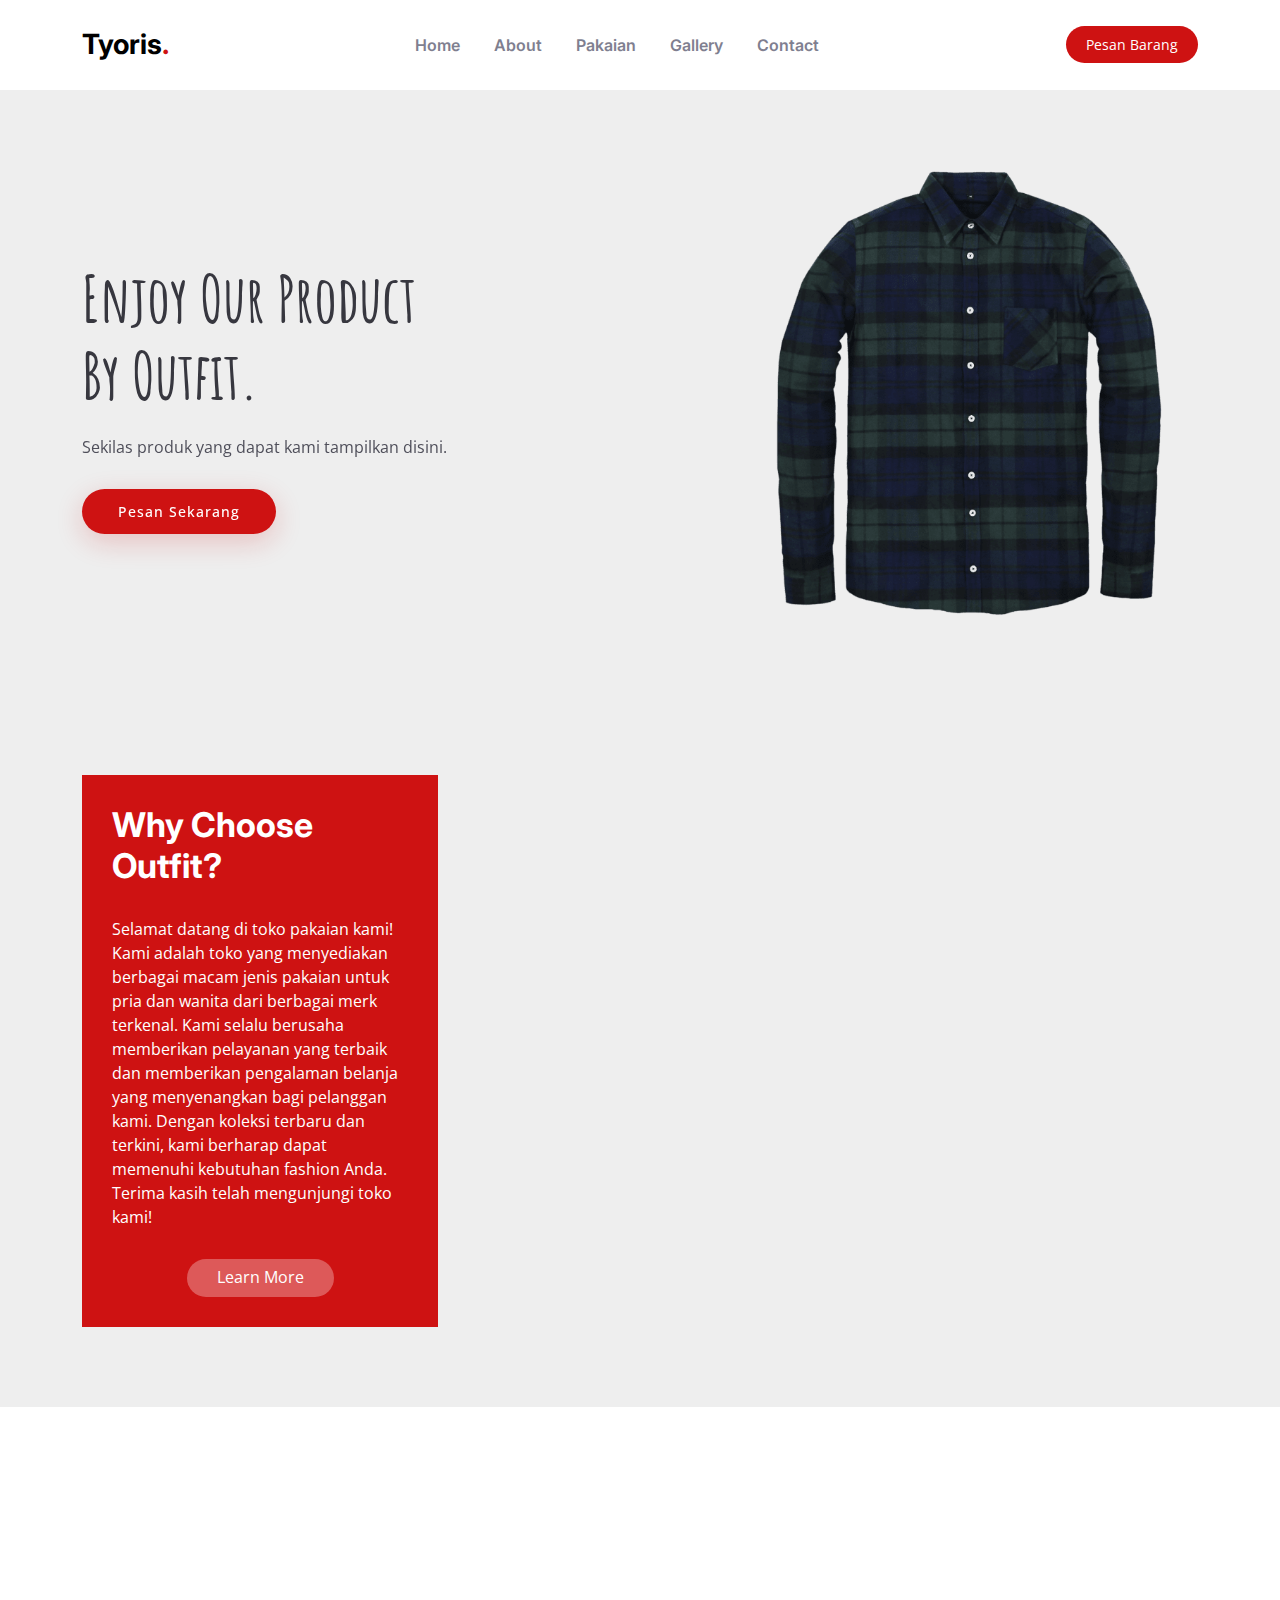
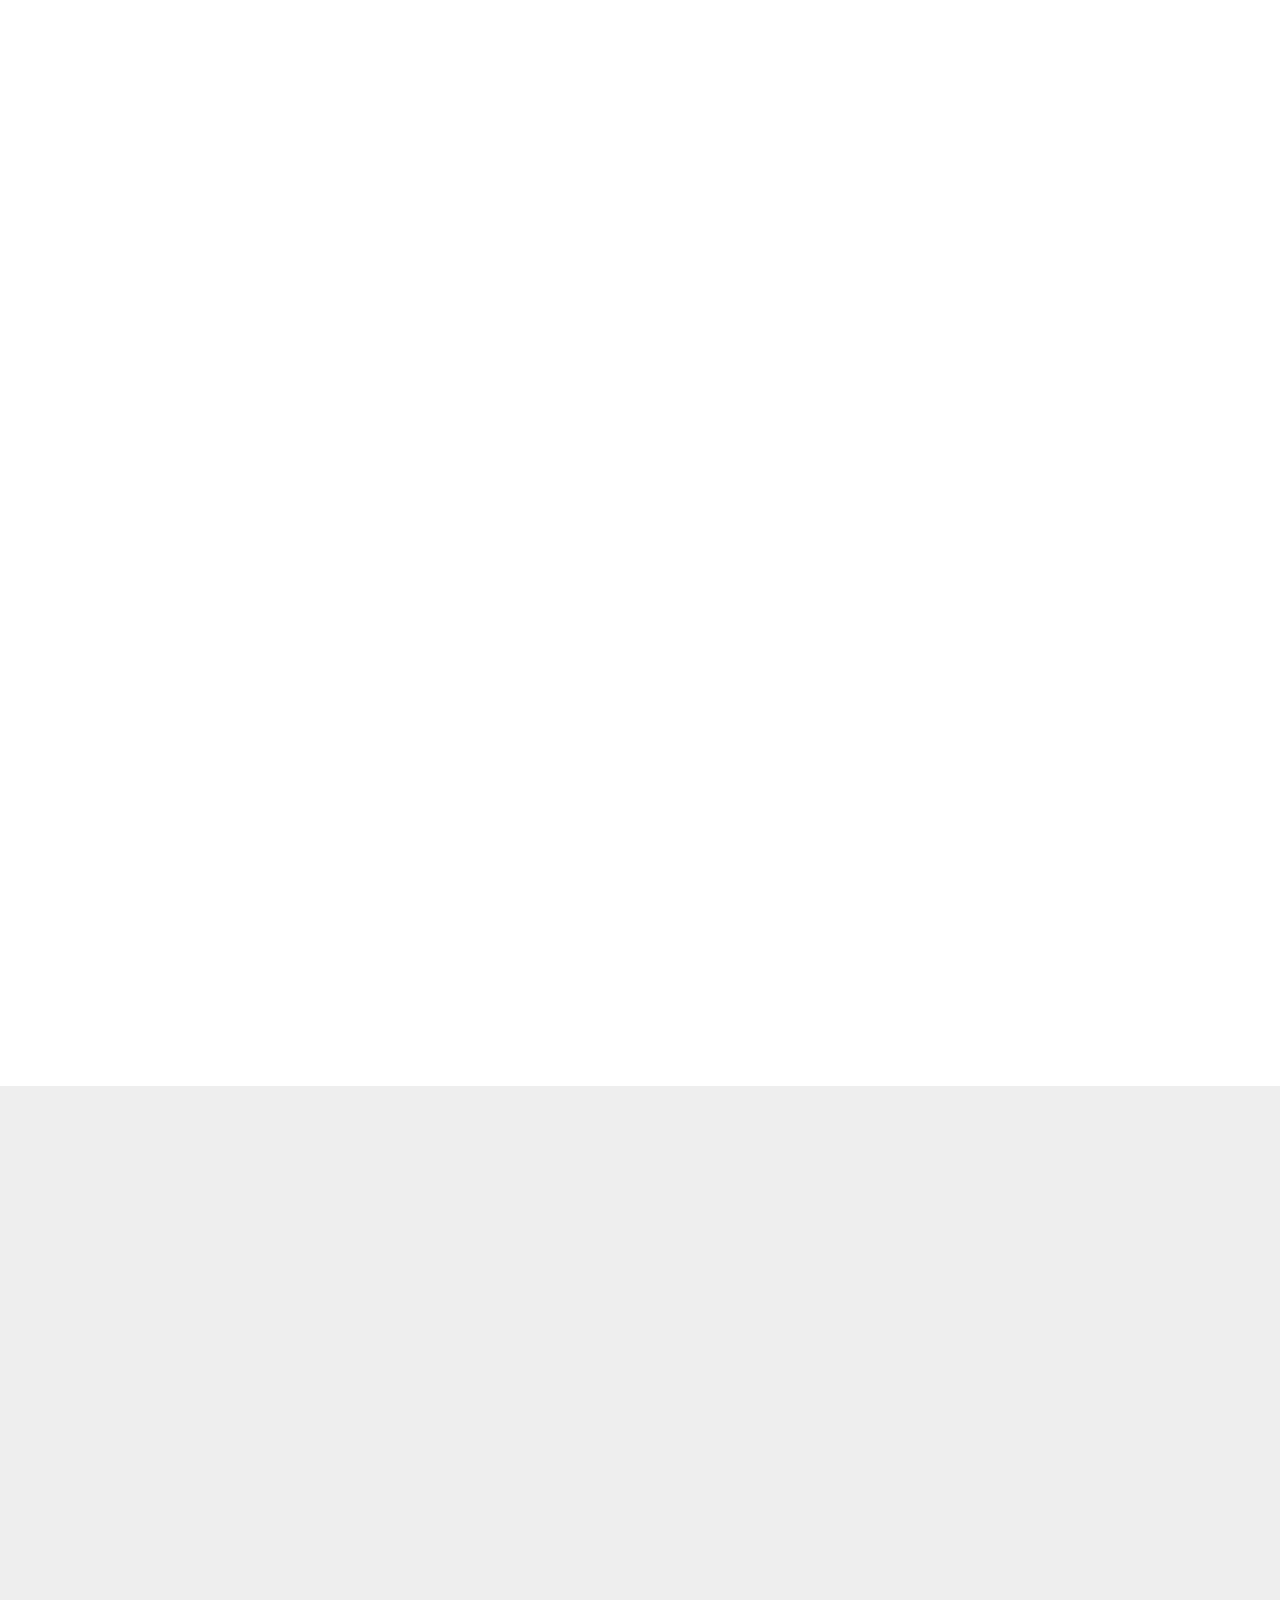
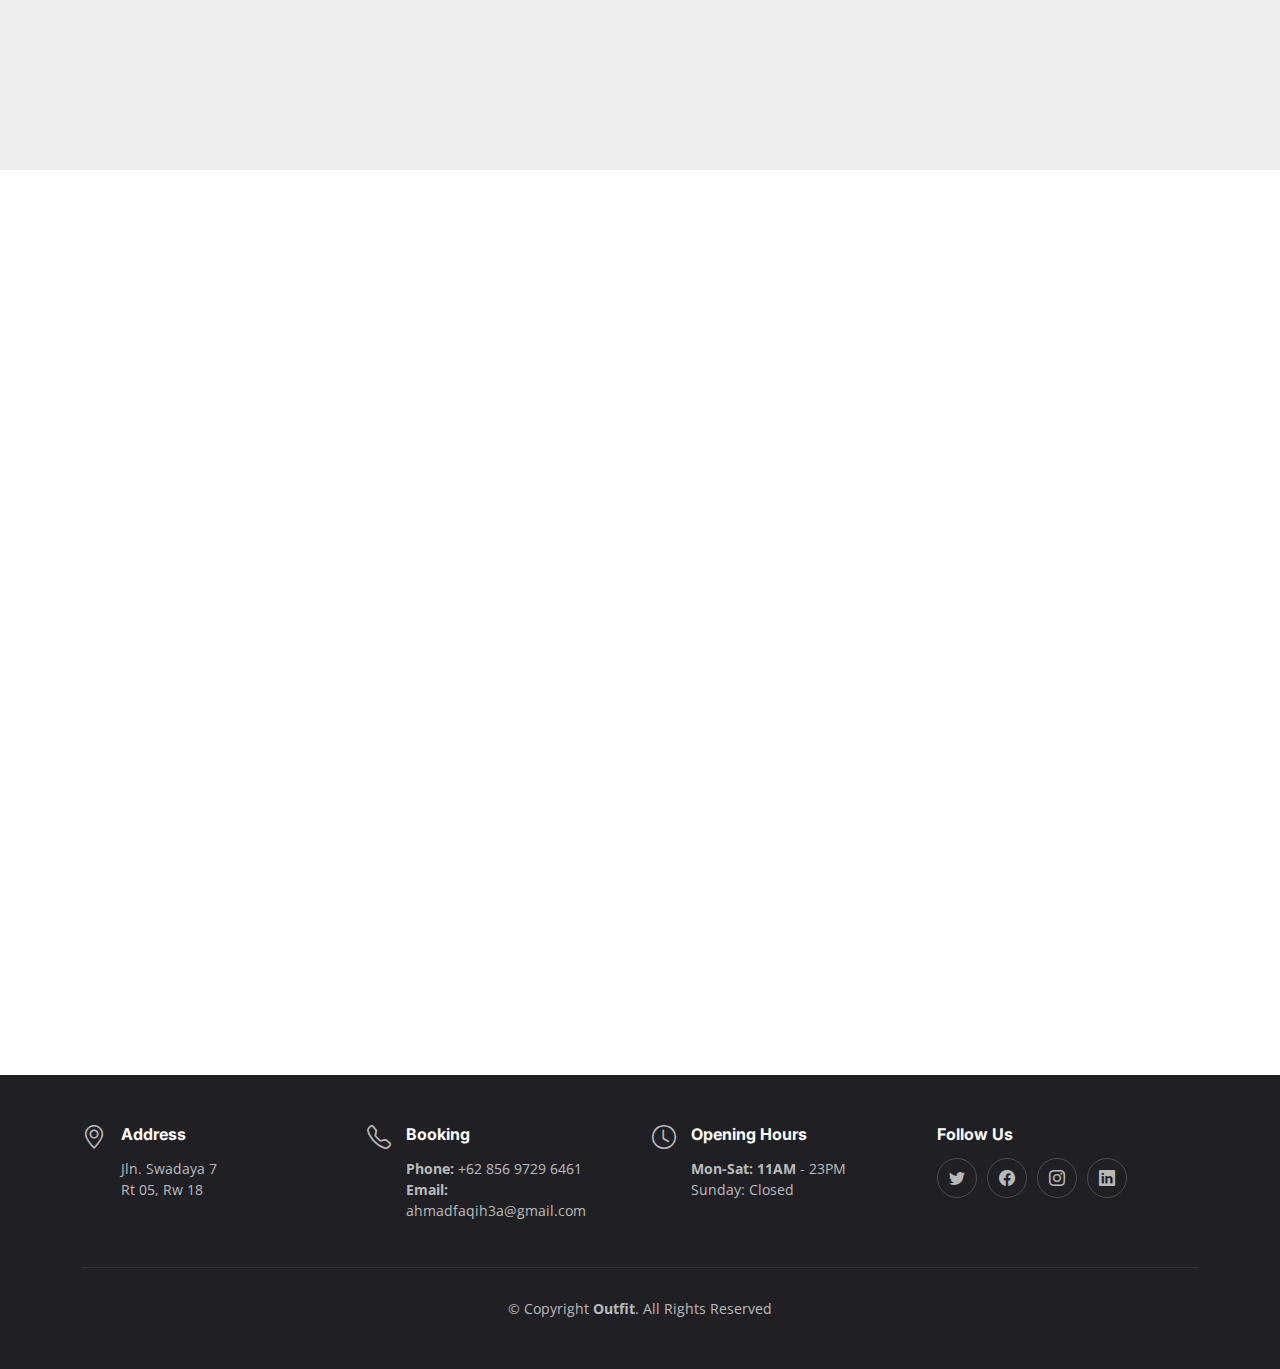
==== commit 1f92c743: "Delete dashboard, rebranding" ====
--- a/index.html
+++ b/index.html
@@ -42,7 +42,7 @@
       <a href="index.html" class="logo d-flex align-items-center me-auto me-lg-0">
         <!-- Uncomment the line below if you also wish to use an image logo -->
         <!-- <img src="assets/img/logo.png" alt=""> -->
-        <h1>Outfit<span>.</span></h1>
+        <h1>Tyoris<span>.</span></h1>
       </a>
 
       <nav id="navbar" class="navbar">
@@ -55,8 +55,7 @@
         </ul>
       </nav><!-- .navbar -->
 
-      <a class="btn-book-a-table" href="pesan.php">Pesan Barang</a>
-      <a class="btn-light" href="admin.php">Dashboard</a>
+      <a class="btn-book-a-table" href="#">Pesan Barang</a>
       <i class="mobile-nav-toggle mobile-nav-show bi bi-list"></i>
       <i class="mobile-nav-toggle mobile-nav-hide d-none bi bi-x"></i>
 
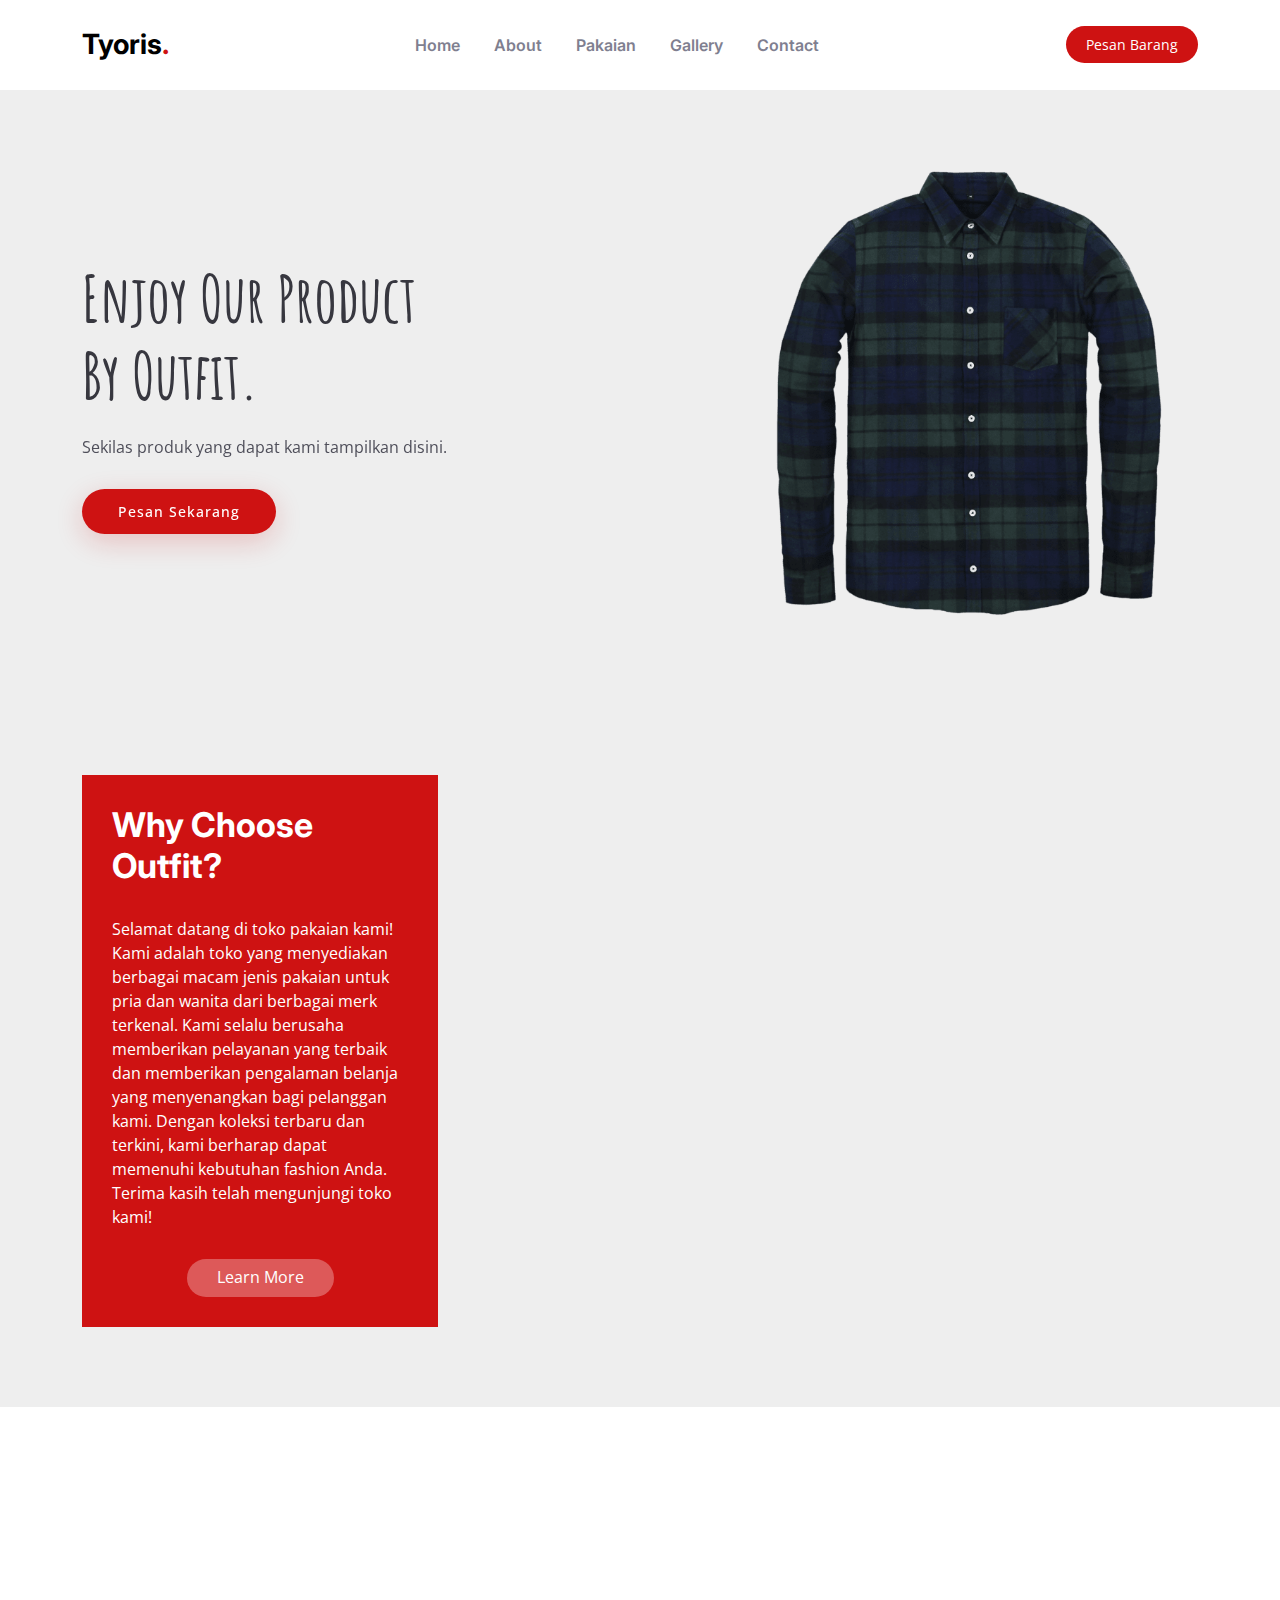
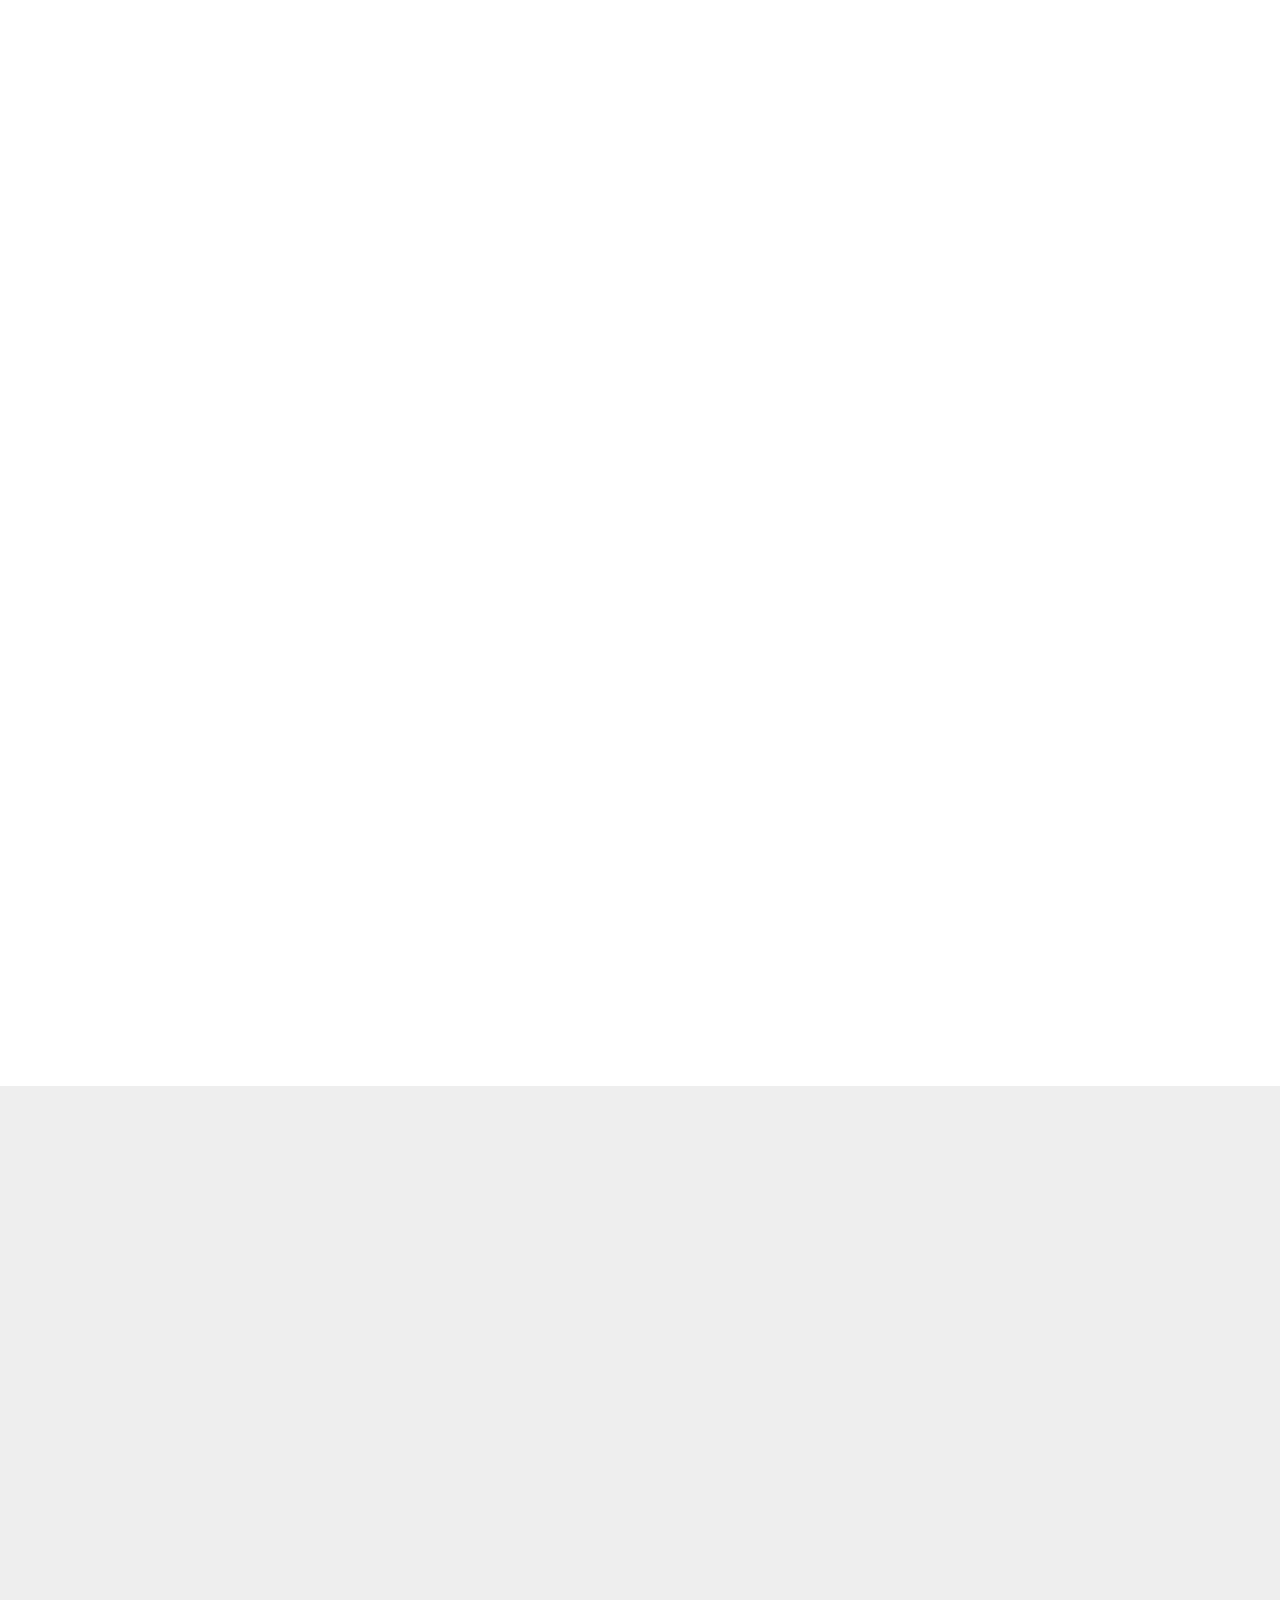
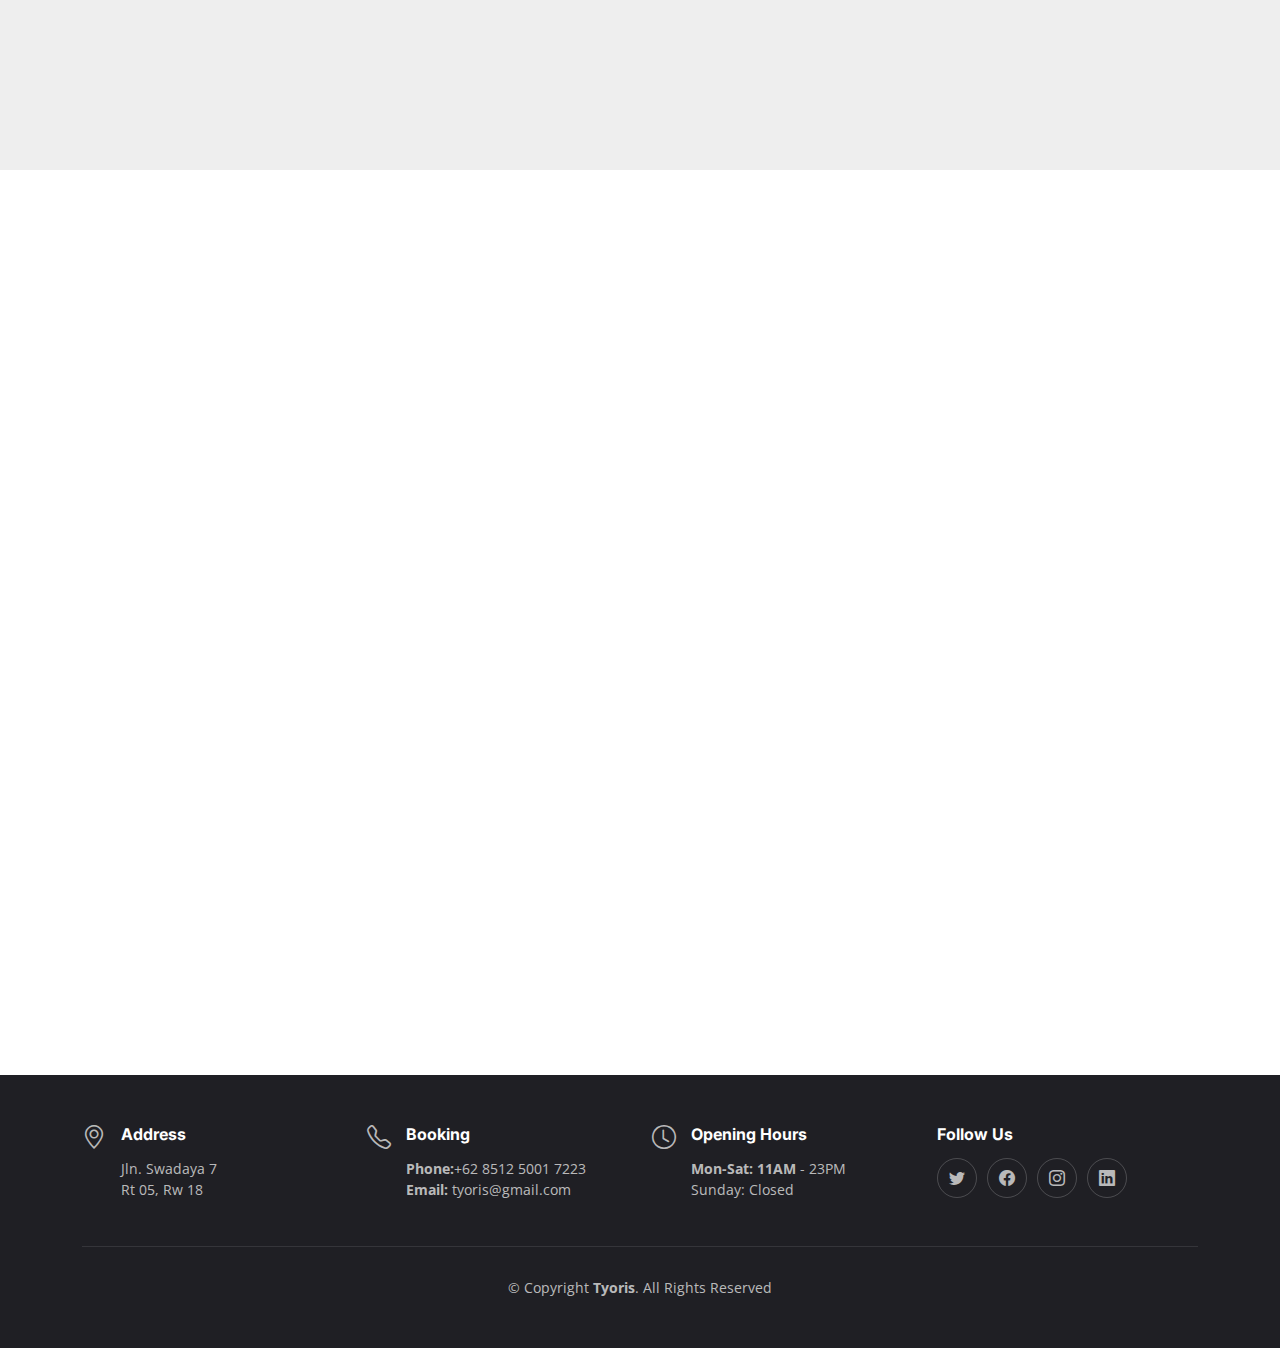
==== commit 1ceaa56d: "update 1" ====
--- a/index.html
+++ b/index.html
@@ -352,7 +352,7 @@
               <i class="icon bi bi-envelope flex-shrink-0"></i>
               <div>
                 <h3>Email Us</h3>
-                <p>ahmadfaqih3a@gmail.com</p>
+                <p>tyoris@gmail.com</p>
               </div>
             </div>
           </div><!-- End Info Item -->
@@ -362,7 +362,7 @@
               <i class="icon bi bi-telephone flex-shrink-0"></i>
               <div>
                 <h3>Call Us</h3>
-                <p>+62 856 9729 6461</p>
+                <p>+62 8512 5001 7223</p>
               </div>
             </div>
           </div><!-- End Info Item -->
@@ -408,8 +408,8 @@
           <div>
             <h4>Booking</h4>
             <p>
-              <strong>Phone:</strong> +62 856 9729 6461<br>
-              <strong>Email:</strong> ahmadfaqih3a@gmail.com<br>
+              <strong>Phone:</strong>+62 8512 5001 7223<br>
+              <strong>Email:</strong> tyoris@gmail.com<br>
             </p>
           </div>
         </div>
@@ -440,7 +440,7 @@
 
     <div class="container">
       <div class="copyright">
-        &copy; Copyright <strong><span>Outfit</span></strong>. All Rights Reserved
+        &copy; Copyright <strong><span>Tyoris</span></strong>. All Rights Reserved
       </div>
       </div>
     </div>
